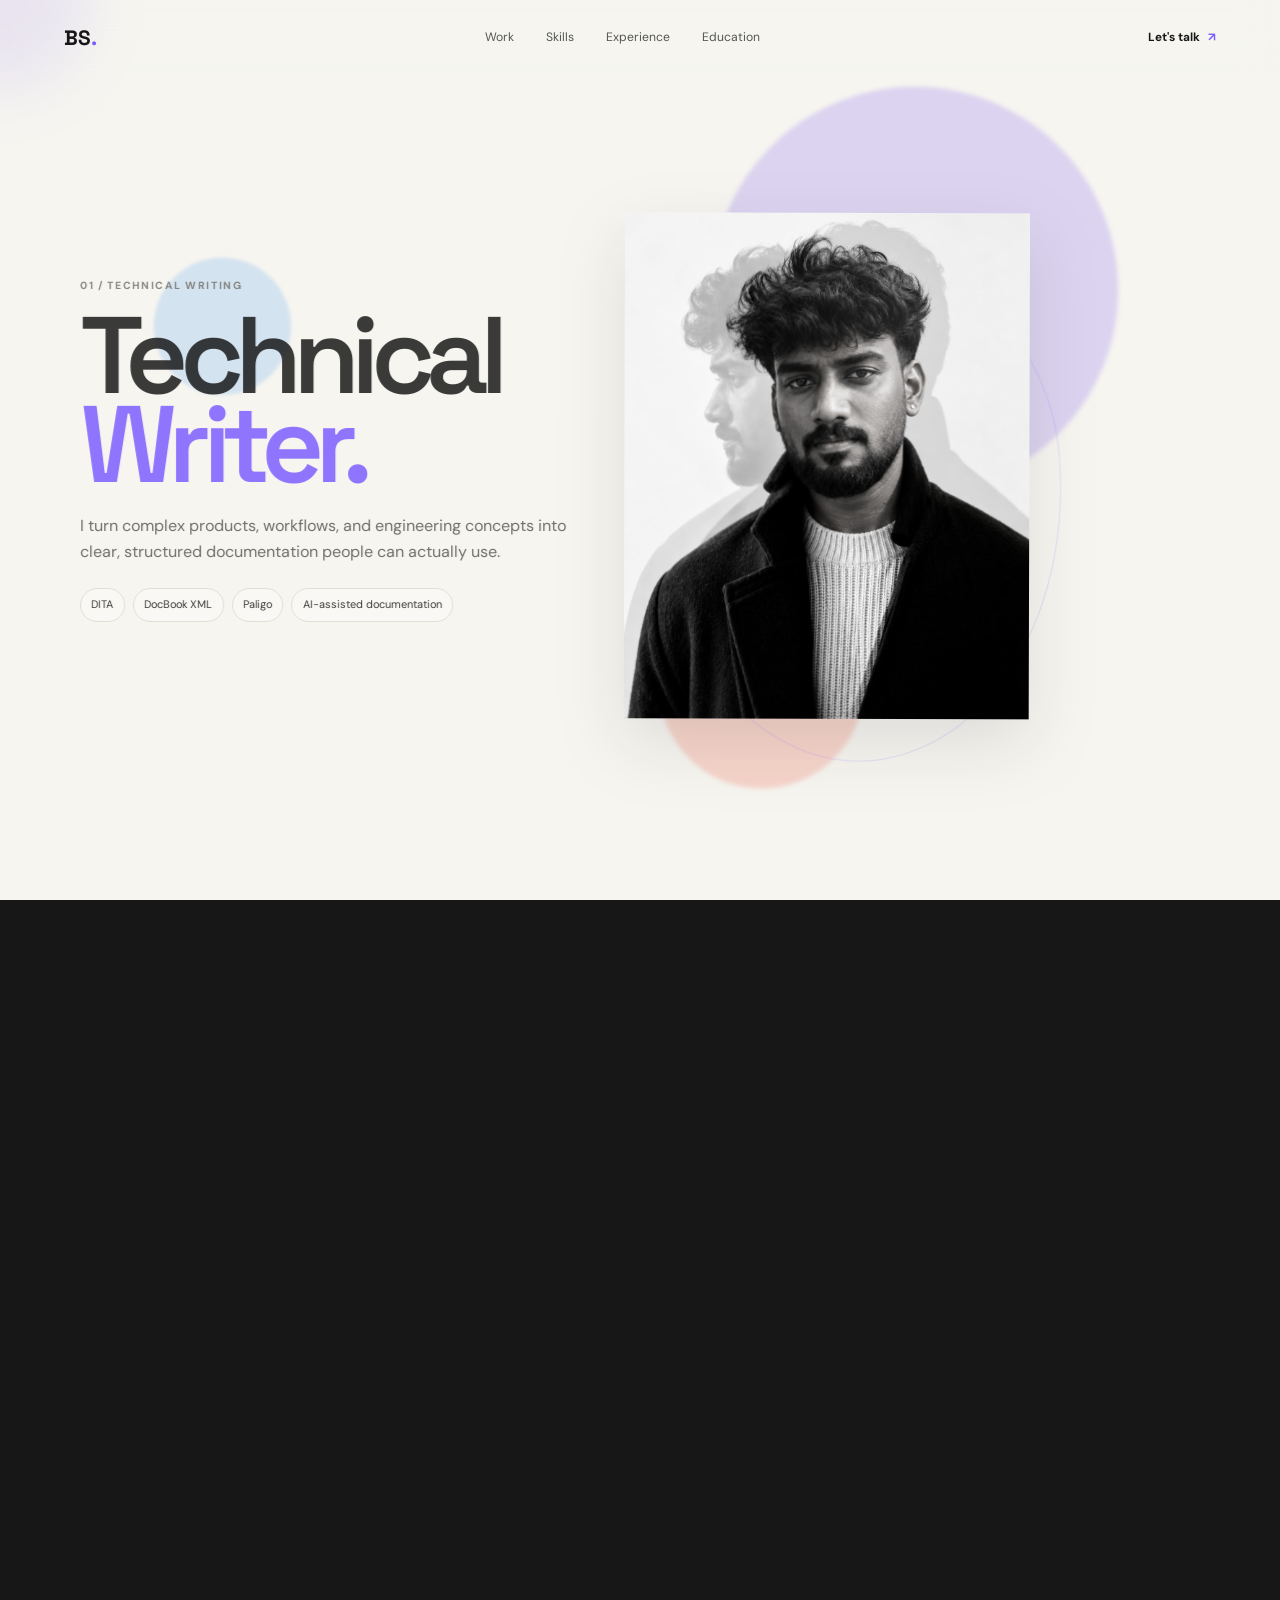
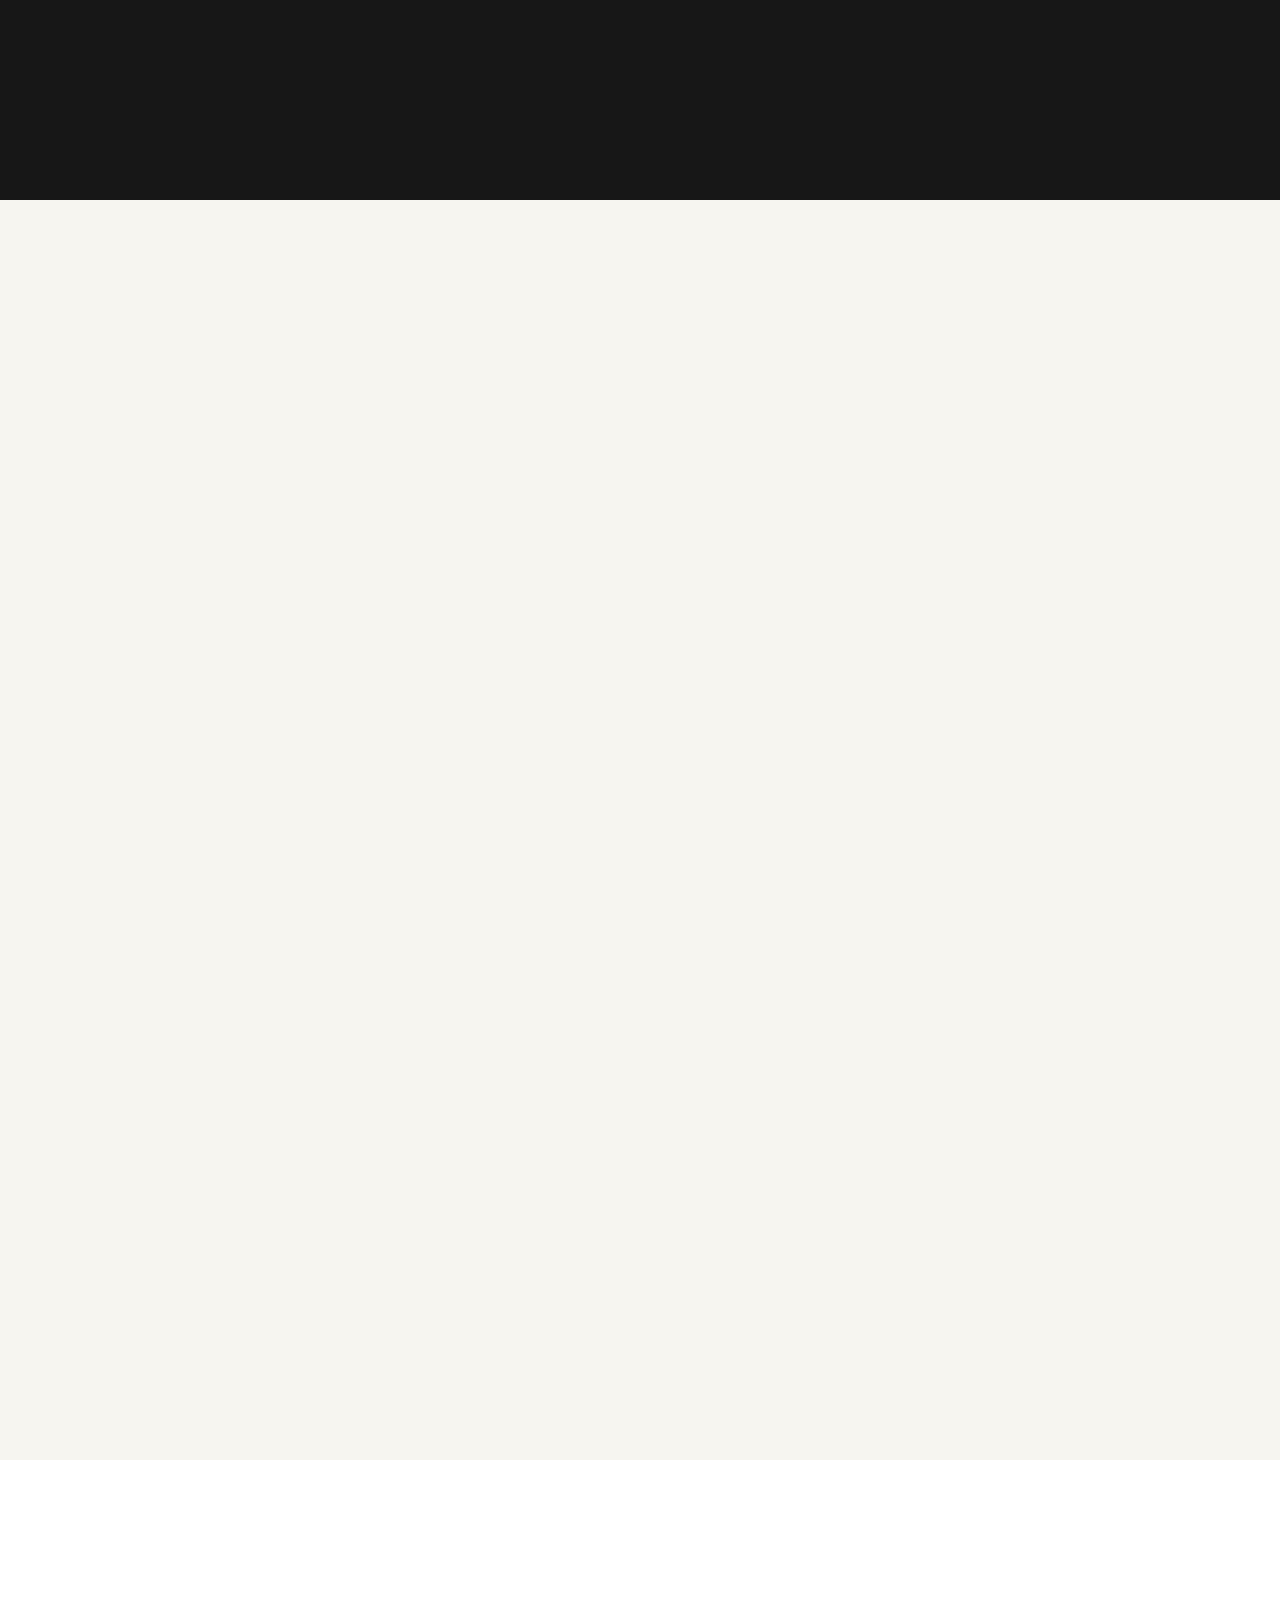
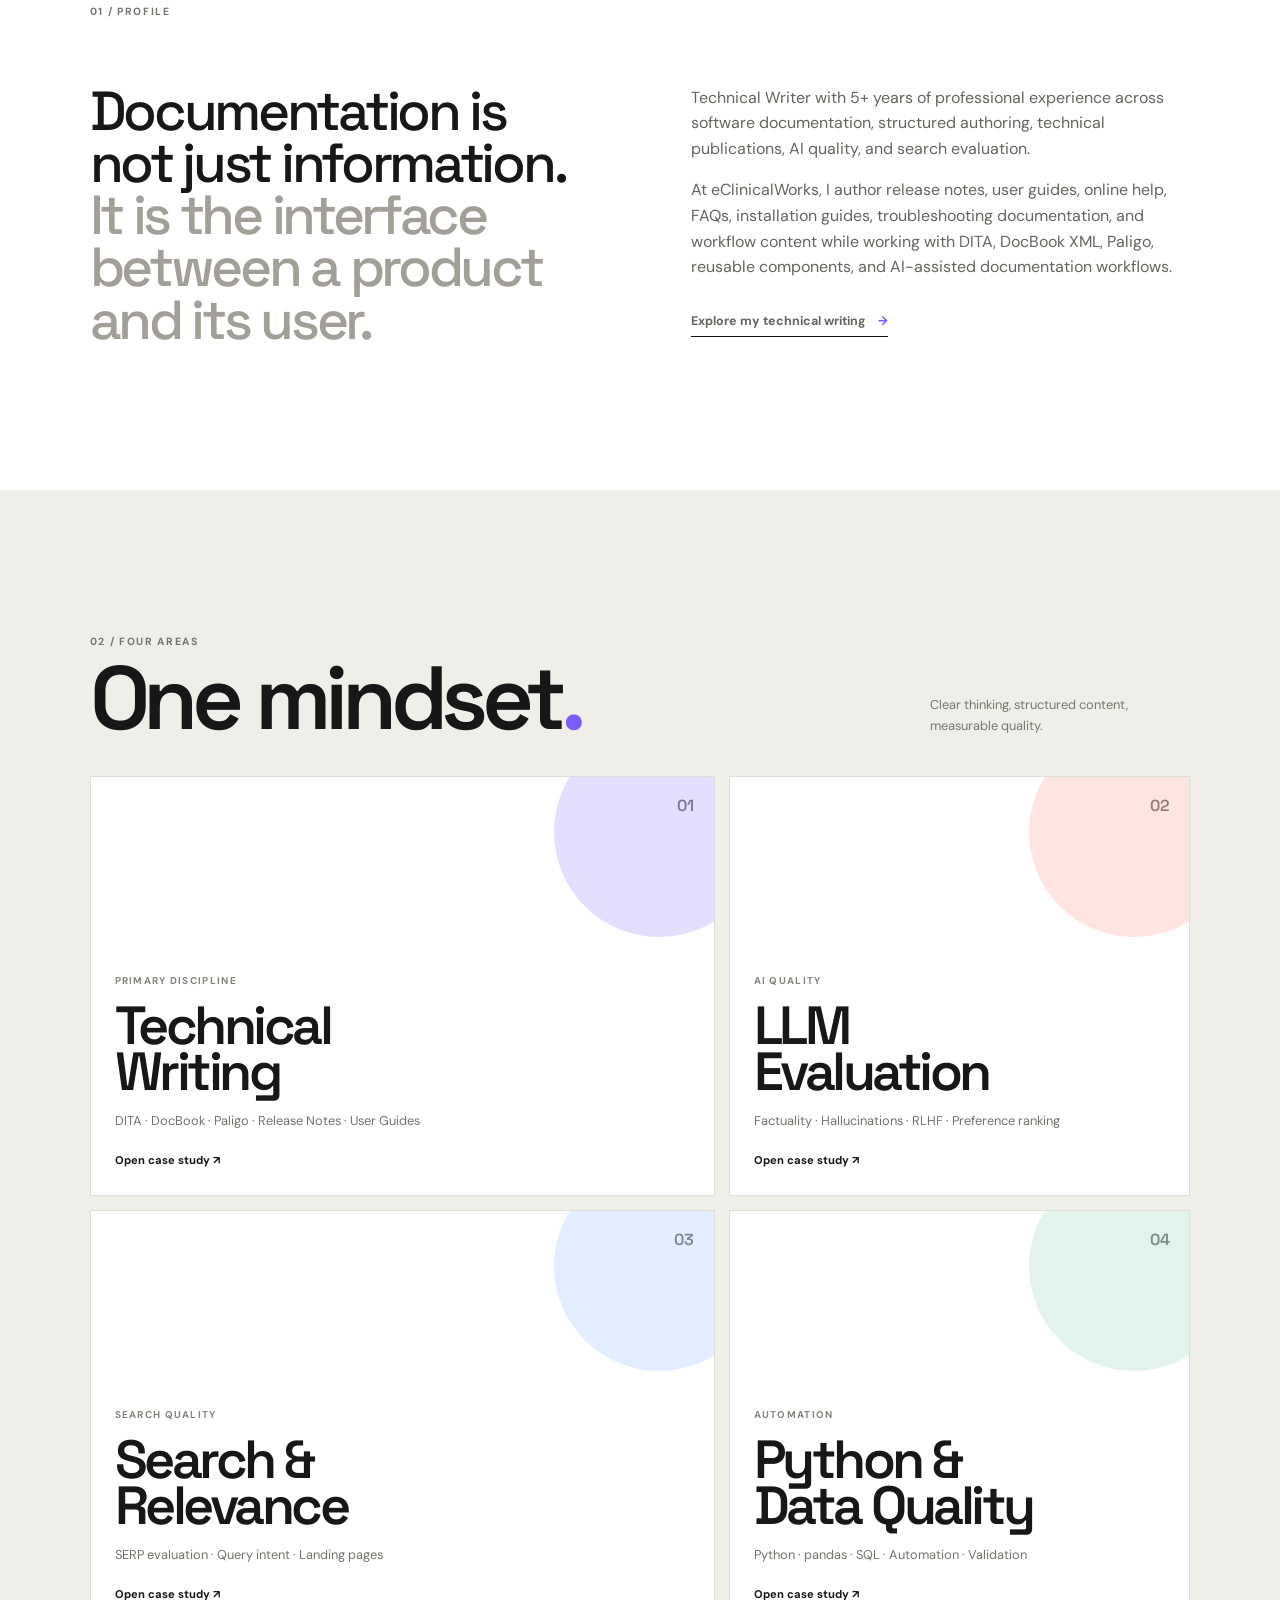
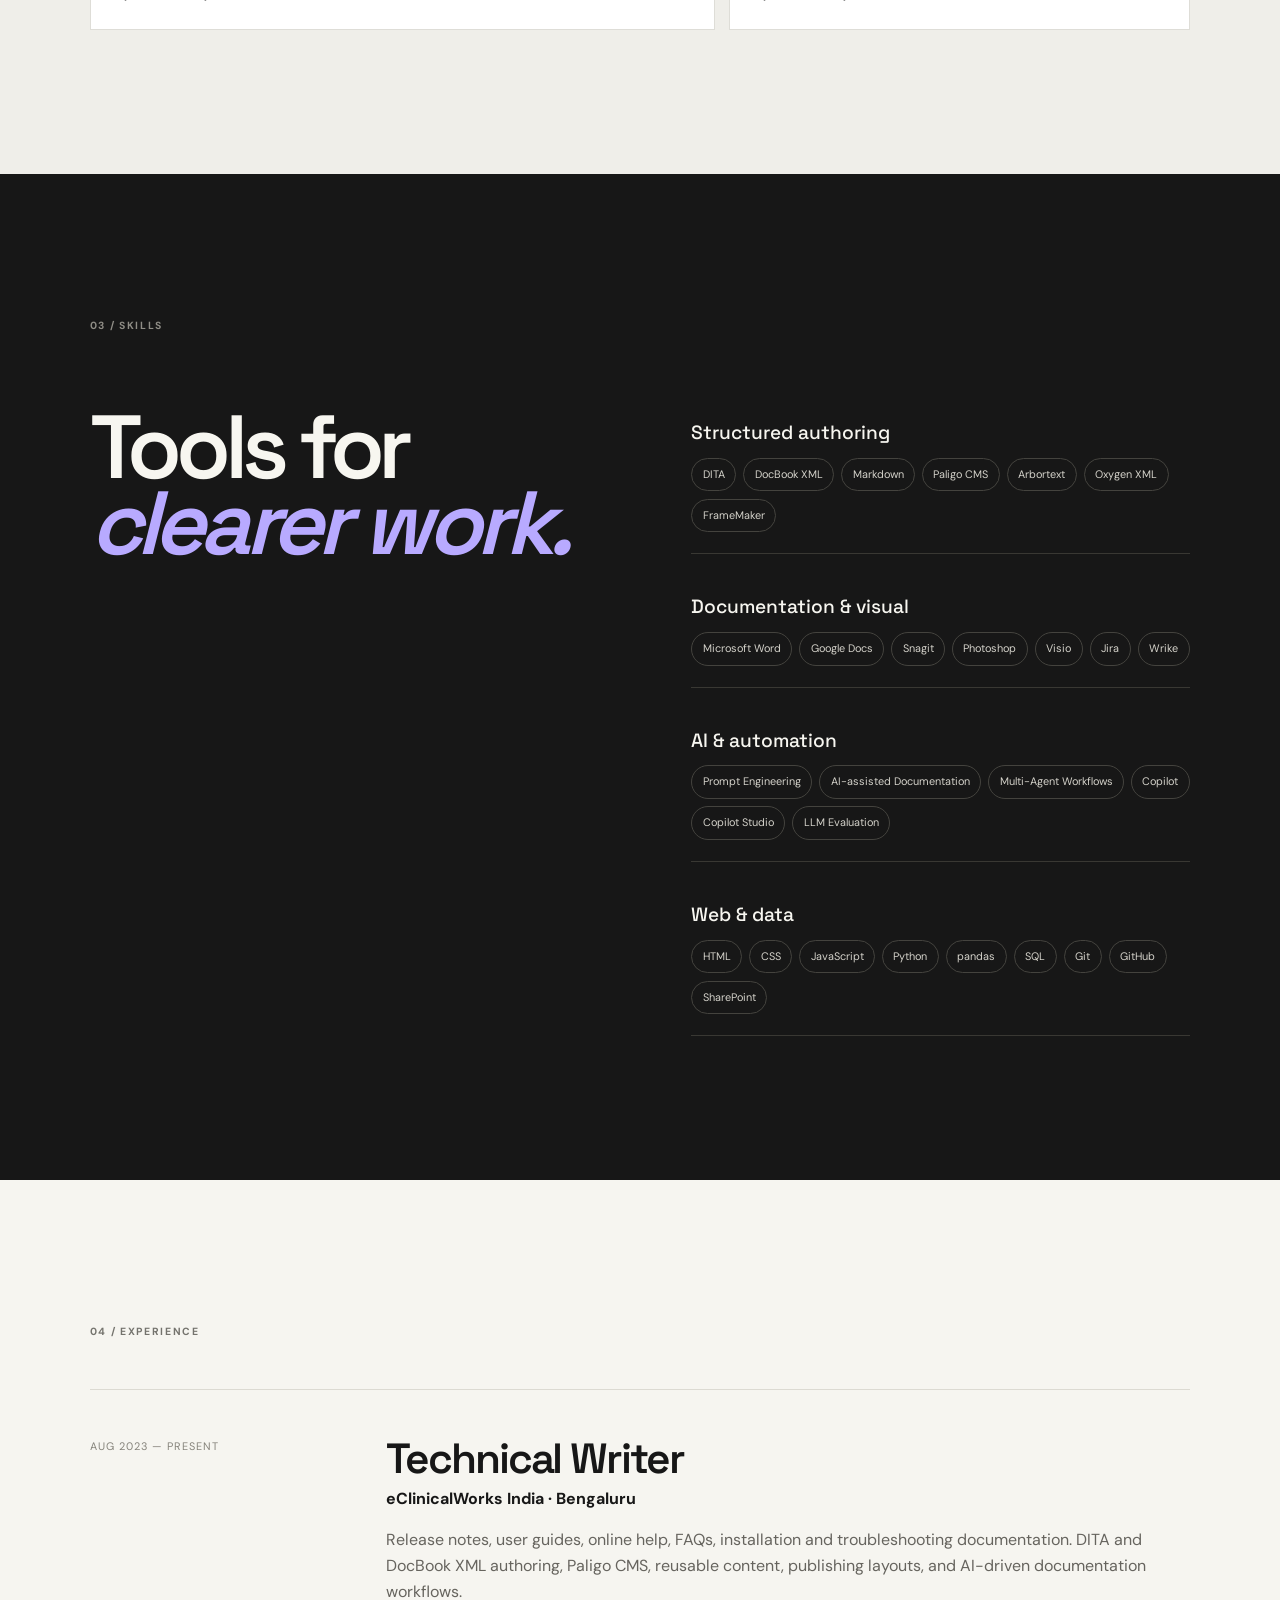
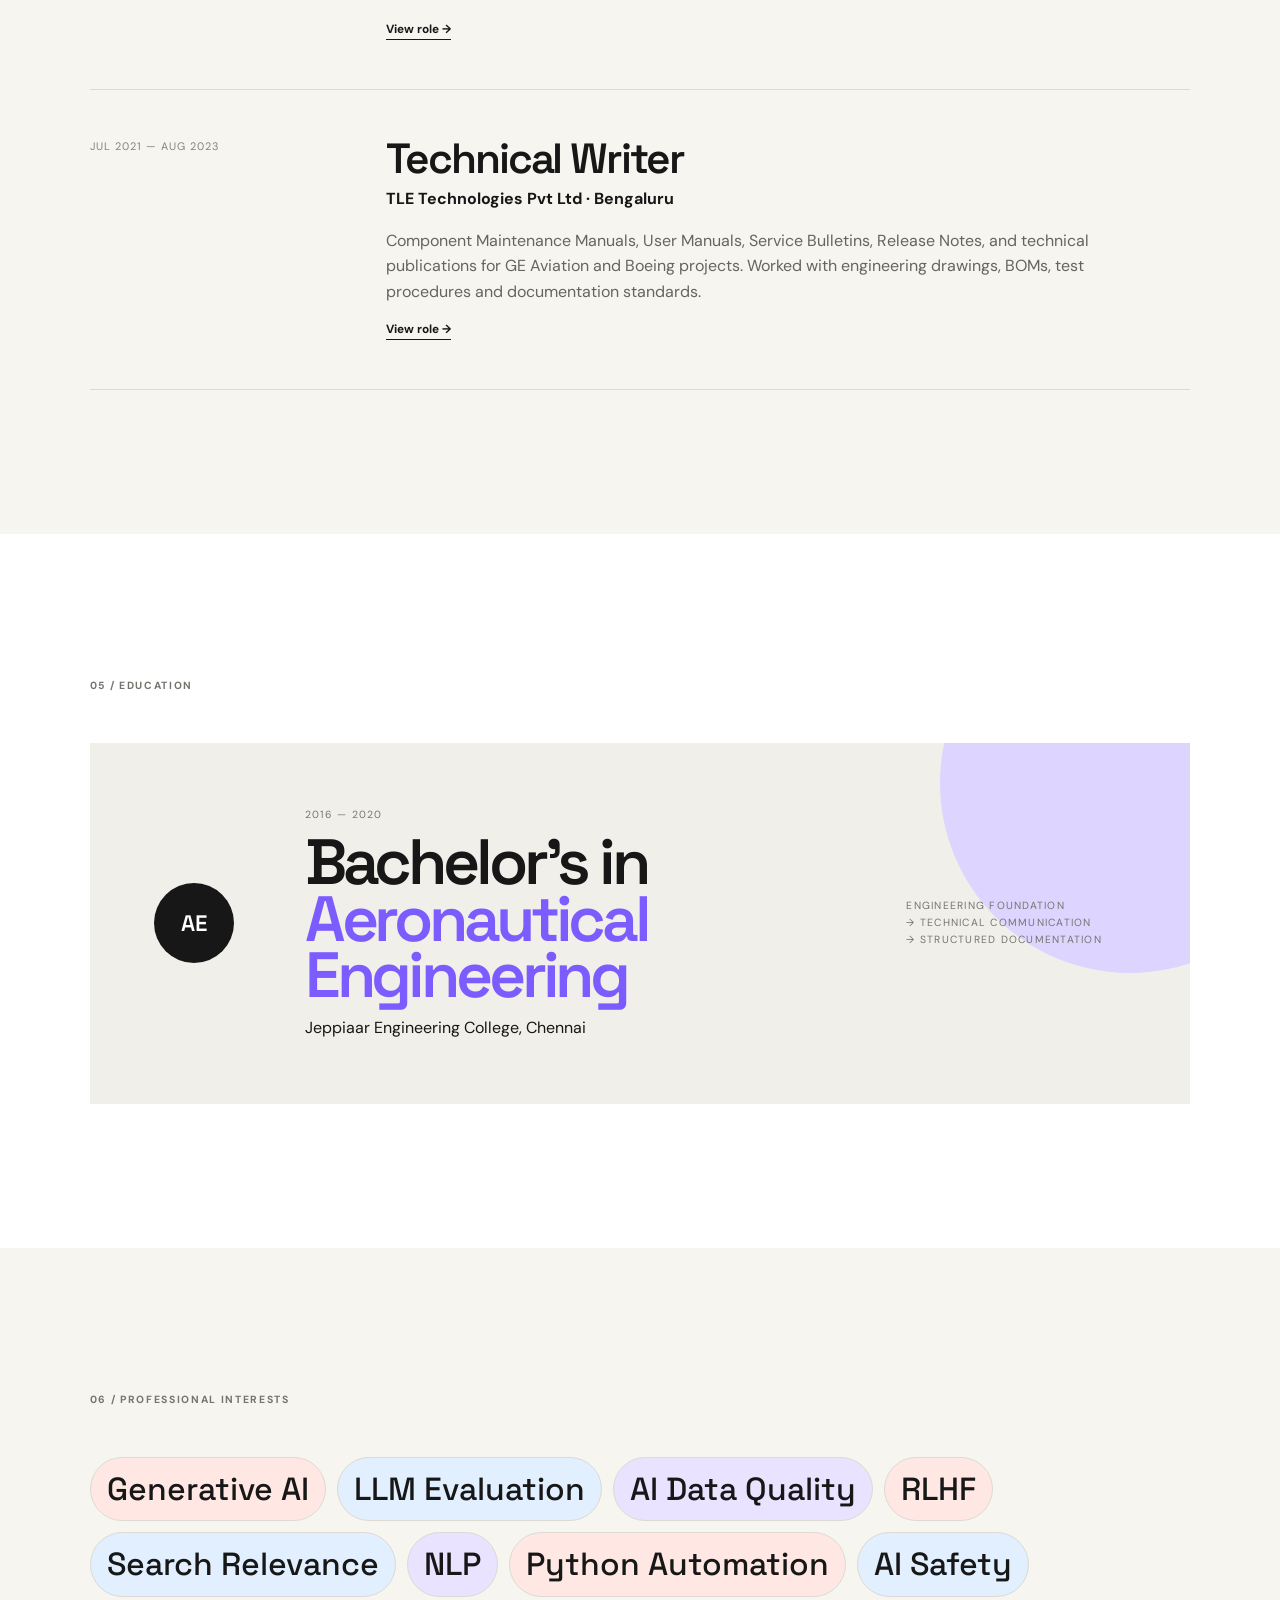
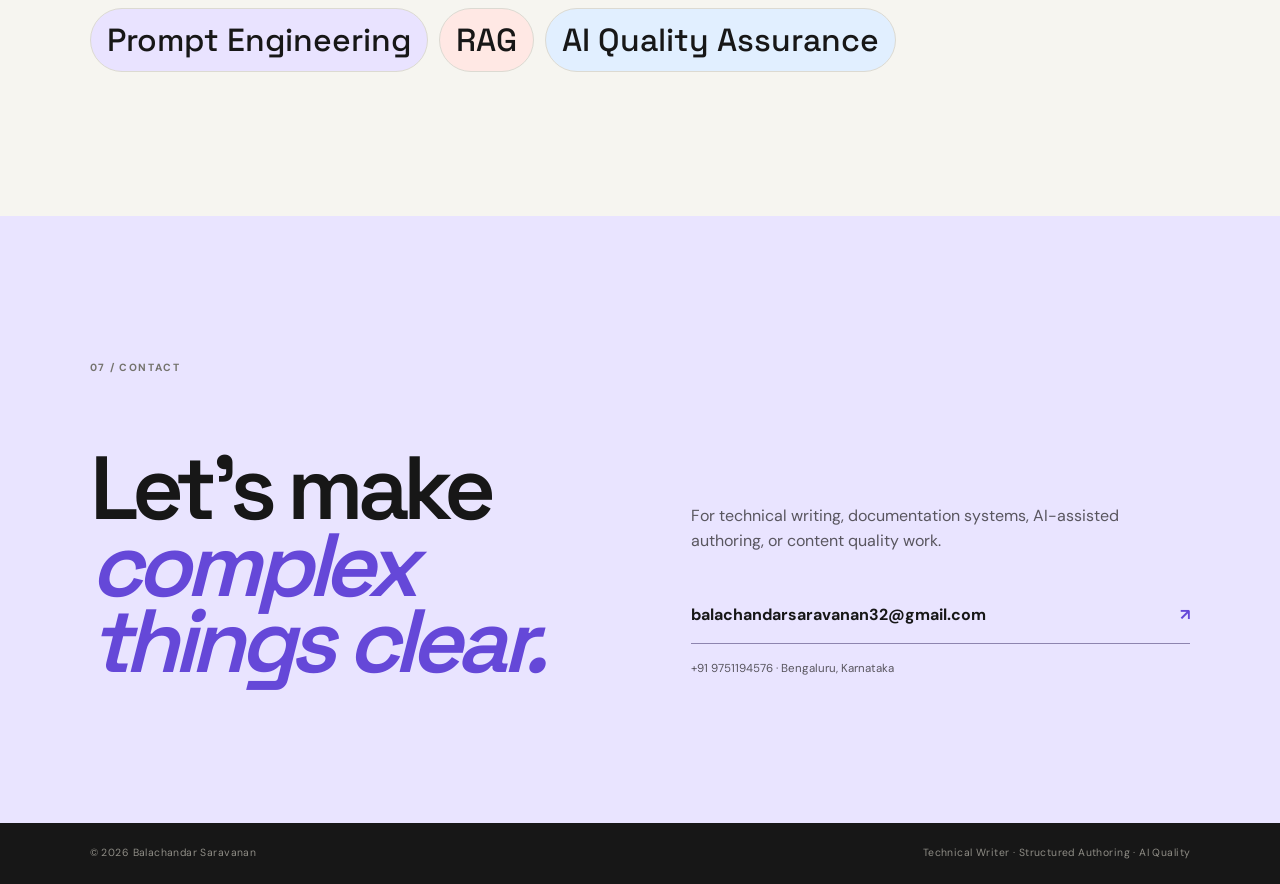
==== index.html @ d01f5681 "Add files via upload" ====
<!doctype html>
<html lang="en">
<head>
<meta charset="utf-8">
<meta name="viewport" content="width=device-width,initial-scale=1">
<meta name="description" content="Balachandar Saravanan — Technical Writer, Structured Authoring Specialist and AI Quality professional.">
<title>Balachandar Saravanan — Technical Writer</title>
<link rel="preconnect" href="https://fonts.googleapis.com">
<link rel="preconnect" href="https://fonts.gstatic.com" crossorigin>
<link href="https://fonts.googleapis.com/css2?family=DM+Sans:wght@400;500;600;700&family=Space+Grotesk:wght@400;500;600;700&display=swap" rel="stylesheet">
<link rel="stylesheet" href="css/style.css">
</head>
<body>
<div class="cursor-glow" aria-hidden="true"></div>
<div class="page-wipe" aria-hidden="true"></div>

<header class="nav">
  <a class="wordmark" href="#home">BS<span>.</span></a>
  <nav>
    <a href="#work">Work</a><a href="#skills">Skills</a><a href="#experience">Experience</a><a href="#education">Education</a>
  </nav>
  <a class="nav-contact" href="#contact">Let's talk <span>↗</span></a>
</header>

<main>
<section class="morph-hero" id="home">
  <div class="morph-sticky">
    <div class="color-blob blob-a"></div><div class="color-blob blob-b"></div><div class="color-blob blob-c"></div>
    <div class="hero-name" id="heroName">
      <p class="eyebrow">PORTFOLIO · BENGALURU</p>
      <h1>Balachandar<br><em>Saravanan.</em></h1>
      <p class="name-sub">Technical Writer · Structured Authoring · AI Quality</p>
    </div>
    <div class="hero-role" id="heroRole">
      <p class="eyebrow">01 / TECHNICAL WRITING</p>
      <h2>Technical<br><em>Writer.</em></h2>
      <p class="hero-lead">I turn complex products, workflows, and engineering concepts into clear, structured documentation people can actually use.</p>
      <div class="hero-tags"><span>DITA</span><span>DocBook XML</span><span>Paligo</span><span>AI-assisted documentation</span></div>
    </div>
    <div class="portrait-morph" id="portraitMorph">
      <img src="images/hero.png" alt="Balachandar Saravanan">
      <div class="portrait-label"><span>TECHNICAL WRITING</span><b>01</b></div>
    </div>
    <div class="morph-object morph-doc" id="morphDoc">
      <div class="doc-top"><span>DOCUMENTATION</span><span>DITA / XML</span></div>
      <div class="doc-title">From complexity<br><strong>to clarity.</strong></div>
      <div class="doc-lines"><i></i><i></i><i class="short"></i><i></i><i class="mid"></i></div>
      <div class="doc-foot">release notes · user guides · FAQs · troubleshooting</div>
    </div>
    <div class="scroll-hint"><span>Scroll to transform</span><i></i></div>
  </div>
</section>

<section class="intro-section section" id="about">
  <div class="section-kicker">01 / Profile</div>
  <div class="intro-grid">
    <div><p class="display-quote">Documentation is not just information. <span>It is the interface between a product and its user.</span></p></div>
    <div class="body-copy">
      <p>Technical Writer with 5+ years of professional experience across software documentation, structured authoring, technical publications, AI quality, and search evaluation.</p>
      <p>At eClinicalWorks, I author release notes, user guides, online help, FAQs, installation guides, troubleshooting documentation, and workflow content while working with DITA, DocBook XML, Paligo, reusable components, and AI-assisted documentation workflows.</p>
      <a class="text-link" href="pages/technical-writing.html">Explore my technical writing <span>→</span></a>
    </div>
  </div>
</section>

<section class="work section" id="work">
  <div class="section-head"><div><div class="section-kicker">02 / Four areas</div><h2>One mindset<span>.</span></h2></div><p>Clear thinking, structured content, measurable quality.</p></div>
  <div class="work-grid">
    <a class="work-card featured" href="pages/technical-writing.html" data-transition>
      <div class="card-index">01</div><div class="card-accent accent-violet"></div>
      <div class="card-content"><small>PRIMARY DISCIPLINE</small><h3>Technical<br>Writing</h3><p>DITA · DocBook · Paligo · Release Notes · User Guides</p><span>Open case study ↗</span></div>
    </a>
    <a class="work-card" href="pages/llm-evaluation.html" data-transition>
      <div class="card-index">02</div><div class="card-accent accent-coral"></div>
      <div class="card-content"><small>AI QUALITY</small><h3>LLM<br>Evaluation</h3><p>Factuality · Hallucinations · RLHF · Preference ranking</p><span>Open case study ↗</span></div>
    </a>
    <a class="work-card" href="pages/search-relevance.html" data-transition>
      <div class="card-index">03</div><div class="card-accent accent-blue"></div>
      <div class="card-content"><small>SEARCH QUALITY</small><h3>Search &<br>Relevance</h3><p>SERP evaluation · Query intent · Landing pages</p><span>Open case study ↗</span></div>
    </a>
    <a class="work-card" href="pages/python-data.html" data-transition>
      <div class="card-index">04</div><div class="card-accent accent-green"></div>
      <div class="card-content"><small>AUTOMATION</small><h3>Python &<br>Data Quality</h3><p>Python · pandas · SQL · Automation · Validation</p><span>Open case study ↗</span></div>
    </a>
  </div>
</section>

<section class="skills section" id="skills">
  <div class="section-kicker">03 / Skills</div>
  <div class="skills-layout">
    <h2>Tools for<br><em>clearer work.</em></h2>
    <div class="skill-groups">
      <div class="skill-group"><h3>Structured authoring</h3><div><span>DITA</span><span>DocBook XML</span><span>Markdown</span><span>Paligo CMS</span><span>Arbortext</span><span>Oxygen XML</span><span>FrameMaker</span></div></div>
      <div class="skill-group"><h3>Documentation & visual</h3><div><span>Microsoft Word</span><span>Google Docs</span><span>Snagit</span><span>Photoshop</span><span>Visio</span><span>Jira</span><span>Wrike</span></div></div>
      <div class="skill-group"><h3>AI & automation</h3><div><span>Prompt Engineering</span><span>AI-assisted Documentation</span><span>Multi-Agent Workflows</span><span>Copilot</span><span>Copilot Studio</span><span>LLM Evaluation</span></div></div>
      <div class="skill-group"><h3>Web & data</h3><div><span>HTML</span><span>CSS</span><span>JavaScript</span><span>Python</span><span>pandas</span><span>SQL</span><span>Git</span><span>GitHub</span><span>SharePoint</span></div></div>
    </div>
  </div>
</section>

<section class="experience section" id="experience">
  <div class="section-kicker">04 / Experience</div>
  <div class="experience-list">
    <article class="exp-row"><div class="exp-year">Aug 2023 — Present</div><div><h3>Technical Writer</h3><p class="company">eClinicalWorks India · Bengaluru</p><p>Release notes, user guides, online help, FAQs, installation and troubleshooting documentation. DITA and DocBook XML authoring, Paligo CMS, reusable content, publishing layouts, and AI-driven documentation workflows.</p><a href="pages/technical-writing.html">View role →</a></div></article>
    <article class="exp-row"><div class="exp-year">Jul 2021 — Aug 2023</div><div><h3>Technical Writer</h3><p class="company">TLE Technologies Pvt Ltd · Bengaluru</p><p>Component Maintenance Manuals, User Manuals, Service Bulletins, Release Notes, and technical publications for GE Aviation and Boeing projects. Worked with engineering drawings, BOMs, test procedures and documentation standards.</p><a href="pages/technical-writing.html">View role →</a></div></article>
  </div>
</section>

<section class="education section" id="education">
  <div class="section-kicker">05 / Education</div>
  <div class="education-card">
    <div class="edu-mark">AE</div>
    <div><p class="edu-year">2016 — 2020</p><h2>Bachelor's in<br><em>Aeronautical Engineering</em></h2><p>Jeppiaar Engineering College, Chennai</p></div>
    <div class="edu-note">Engineering foundation<br>→ technical communication<br>→ structured documentation</div>
  </div>
</section>

<section class="interests section">
  <div class="section-kicker">06 / Professional interests</div>
  <div class="interest-cloud"><span>Generative AI</span><span>LLM Evaluation</span><span>AI Data Quality</span><span>RLHF</span><span>Search Relevance</span><span>NLP</span><span>Python Automation</span><span>AI Safety</span><span>Prompt Engineering</span><span>RAG</span><span>AI Quality Assurance</span></div>
</section>

<section class="contact section" id="contact">
  <div class="section-kicker">07 / Contact</div>
  <div class="contact-grid"><h2>Let's make<br><em>complex things clear.</em></h2><div><p>For technical writing, documentation systems, AI-assisted authoring, or content quality work.</p><a class="contact-button" href="mailto:balachandarsaravanan32@gmail.com">balachandarsaravanan32@gmail.com <span>↗</span></a><p class="phone">+91 9751194576 · Bengaluru, Karnataka</p></div></div>
</section>
</main>
<footer><span>© 2026 Balachandar Saravanan</span><span>Technical Writer · Structured Authoring · AI Quality</span></footer>
<script src="js/script.js"></script>
</body>
</html>
---- css/style.css ----
:root{--bg:#f6f5f0;--ink:#171717;--muted:#77766f;--line:#dcdad2;--violet:#7c5cff;--coral:#ff6b5f;--blue:#4c8dff;--green:#4abf8a;--ease:cubic-bezier(.16,1,.3,1)}
*{box-sizing:border-box;margin:0;padding:0}html{scroll-behavior:smooth;background:var(--bg)}body{overflow-x:hidden;background:var(--bg);color:var(--ink);font-family:"DM Sans",sans-serif;line-height:1.6}a{color:inherit;text-decoration:none}::selection{background:var(--ink);color:#fff}.nav{position:fixed;z-index:50;top:0;left:0;right:0;height:76px;padding:0 5vw;display:flex;align-items:center;justify-content:space-between;background:rgba(246,245,240,.72);backdrop-filter:blur(18px);border-bottom:1px solid transparent;transition:.5s var(--ease)}.nav.scrolled{border-color:var(--line)}.wordmark{font:700 1.3rem "Space Grotesk"}.wordmark span,.section-head h2 span{color:var(--violet)}.nav nav{display:flex;gap:2rem;font-size:.76rem;color:#555}.nav nav a{position:relative}.nav nav a:after{content:"";position:absolute;left:0;right:100%;bottom:-5px;height:2px;background:var(--violet);transition:.35s var(--ease)}.nav nav a:hover:after{right:0}.nav-contact{font-size:.74rem;font-weight:700}.nav-contact span{color:var(--violet);margin-left:.3rem}.morph-hero{height:340vh;position:relative}.morph-sticky{position:sticky;top:0;height:100svh;min-height:680px;overflow:hidden;background:var(--bg)}
.hero-name{position:absolute;z-index:6;left:50%;top:45%;width:min(1100px,90vw);text-align:center;transform:translate(-50%,-50%);will-change:transform,opacity,filter}.hero-name h1{font:600 clamp(4.5rem,10.5vw,11rem)/.82 "Space Grotesk";letter-spacing:-.085em;margin:.9rem 0 1.3rem}.hero-name h1 em{font-style:normal;color:var(--violet)}.name-sub{font-size:.75rem;letter-spacing:.12em;text-transform:uppercase;color:#77756f}.eyebrow,.section-kicker{font-size:.65rem;letter-spacing:.16em;text-transform:uppercase;font-weight:700;color:#74736d}
.hero-role{position:absolute;z-index:6;left:7vw;top:50%;width:min(600px,43vw);transform:translateY(-50%) translateX(-5vw);opacity:0;will-change:transform,opacity}.hero-role h2{font:600 clamp(4.5rem,8.5vw,9rem)/.82 "Space Grotesk";letter-spacing:-.08em;margin:1rem 0 1.5rem}.hero-role h2 em{font-style:normal;color:var(--violet)}.hero-lead{max-width:520px;font-size:1rem;color:#575650}.hero-tags{display:flex;flex-wrap:wrap;gap:.5rem;margin-top:1.5rem}.hero-tags span{padding:.45rem .65rem;border:1px solid var(--line);border-radius:999px;font-size:.68rem;background:rgba(255,255,255,.38)}
.portrait-morph{position:absolute;z-index:4;top:54%;left:50%;width:min(560px,44vw);aspect-ratio:1122/1402;transform:translate(-50%,-50%) rotate(1deg);transform-origin:center;overflow:visible;filter:drop-shadow(0 35px 45px rgba(20,20,20,.13));will-change:transform,width,height,left,top,border-radius,filter}.portrait-morph:before{content:"";position:absolute;inset:7% -7% -7% 7%;border:1px solid rgba(124,92,255,.28);border-radius:44% 56% 52% 48% / 46% 44% 56% 54%;z-index:-1;transform:rotate(-3deg);transition:opacity .8s var(--ease),transform .9s var(--ease);}.portrait-morph:after{content:"";position:absolute;inset:0;pointer-events:none;background:radial-gradient(circle at 68% 18%,rgba(255,255,255,.28),transparent 34%);opacity:.45;mix-blend-mode:screen}.portrait-morph img{width:100%;height:100%;object-fit:contain;object-position:center center;display:block;filter:none}.portrait-label{display:none}
.morph-sticky.morphing .portrait-morph:before{opacity:.55;transform:rotate(-6deg) scale(1.03)}
.morph-sticky.morphing .portrait-morph{filter:drop-shadow(0 26px 42px rgba(20,20,20,.10))}
.morph-sticky.morphing .hero-role{mix-blend-mode:normal}
.color-blob{position:absolute;border-radius:50%;filter:blur(2px);opacity:.72;mix-blend-mode:multiply;will-change:transform}.blob-a{width:28vw;height:28vw;background:#d9ceff;right:8%;top:8%}.blob-b{width:16vw;height:16vw;background:#ffd0c8;left:45%;bottom:7%}.blob-c{width:12vw;height:12vw;background:#cfe6ff;left:7%;top:25%}.morph-object{position:absolute;z-index:3;opacity:0;pointer-events:none}.morph-doc{width:min(480px,42vw);padding:2rem;border:1px solid rgba(23,23,23,.12);background:#fff;box-shadow:0 30px 80px rgba(20,20,20,.12);transform:translate(18vw,10vh) rotate(7deg) scale(.78);will-change:transform,opacity}.doc-top,.doc-foot{display:flex;justify-content:space-between;font-size:.58rem;letter-spacing:.14em;color:#8b8982}.doc-title{font:600 clamp(2.2rem,4vw,4.5rem)/.9 "Space Grotesk";letter-spacing:-.06em;margin:2rem 0}.doc-title strong{color:var(--violet)}.doc-lines{display:grid;gap:.55rem}.doc-lines i{display:block;height:7px;background:#deddd7;border-radius:9px}.doc-lines i.short{width:45%}.doc-lines i.mid{width:72%}.doc-foot{margin-top:2rem;color:#aaa}.scroll-hint{position:absolute;z-index:7;bottom:2rem;left:50%;transform:translateX(-50%);display:flex;flex-direction:column;align-items:center;gap:.6rem;font-size:.6rem;letter-spacing:.14em;text-transform:uppercase;color:#777;transition:opacity .4s var(--ease)}.scroll-hint i{height:45px;width:1px;background:linear-gradient(var(--violet),transparent);animation:scrollPulse 1.8s infinite}@keyframes scrollPulse{50%{transform:scaleY(.35);opacity:.35}}
.section{padding:9rem 7vw}.intro-section{background:#fff}.intro-grid,.skills-layout,.contact-grid{display:grid;grid-template-columns:1fr 1fr;gap:8vw;margin-top:4rem}.display-quote{font:500 clamp(2.3rem,4.3vw,5rem)/.95 "Space Grotesk";letter-spacing:-.06em;max-width:760px}.display-quote span{color:#a19f97}.body-copy{max-width:560px;color:#65645e}.body-copy p+p{margin-top:1rem}.text-link{display:inline-flex;margin-top:2rem;border-bottom:1px solid var(--ink);padding-bottom:.25rem;font-weight:700;font-size:.78rem}.text-link span{margin-left:.8rem;color:var(--violet)}.work{background:#efeee9}.section-head{display:flex;align-items:end;justify-content:space-between;margin-bottom:2.5rem}.section-head h2,.skills h2,.contact h2{font:600 clamp(3.3rem,7vw,7rem)/.85 "Space Grotesk";letter-spacing:-.07em;margin-top:.6rem}.section-head>p{max-width:260px;color:var(--muted);font-size:.8rem}.work-grid{display:grid;grid-template-columns:1.15fr .85fr;gap:14px}.work-card{position:relative;min-height:420px;overflow:hidden;background:#fff;border:1px solid #deddd7;padding:1.5rem;display:flex;align-items:flex-end;transition:transform .7s var(--ease),box-shadow .7s var(--ease)}.work-card:nth-child(2){min-height:320px}.work-card:nth-child(3){min-height:320px}.work-card:nth-child(4){min-height:420px}.work-card:hover{transform:translateY(-10px);box-shadow:0 30px 60px rgba(0,0,0,.1)}.card-index{position:absolute;right:1.2rem;top:1.1rem;font:600 1rem "Space Grotesk"}.card-accent{position:absolute;width:210px;height:210px;border-radius:50%;right:-50px;top:-50px;opacity:.55;transition:transform .8s var(--ease)}.work-card:hover .card-accent{transform:scale(1.25) translate(-8px,8px)}.accent-violet{background:#cfc4ff}.accent-coral{background:#ffd0ca}.accent-blue{background:#cbe0ff}.accent-green{background:#c9eadb}.card-content{position:relative;z-index:2}.card-content small{font-size:.62rem;font-weight:700;letter-spacing:.13em;color:#85837b}.card-content h3{font:600 clamp(2.4rem,4.2vw,5rem)/.85 "Space Grotesk";letter-spacing:-.065em;margin:.7rem 0 1rem}.card-content p{max-width:430px;color:#74726b;font-size:.8rem}.card-content span{display:inline-block;margin-top:1.3rem;font-size:.7rem;font-weight:700}.skills{background:#171717;color:#f7f6f0}.skills .section-kicker{color:#8f8d86}.skills h2 em{color:#b8aaff}.skill-groups{display:grid;gap:1.2rem}.skill-group{padding:1.3rem 0;border-bottom:1px solid #393833}.skill-group h3{font:500 1.2rem "Space Grotesk";margin-bottom:.8rem}.skill-group div{display:flex;flex-wrap:wrap;gap:.45rem}.skill-group span{font-size:.68rem;color:#d4d2ca;border:1px solid #44433e;padding:.45rem .65rem;border-radius:999px}.experience{background:#f6f5f0}.experience-list{margin-top:3rem;border-top:1px solid var(--line)}.exp-row{display:grid;grid-template-columns:220px 1fr;gap:6vw;padding:3rem 0;border-bottom:1px solid var(--line)}.exp-year{font-size:.68rem;color:#85837b;letter-spacing:.1em;text-transform:uppercase}.exp-row h3{font:600 clamp(2rem,3.3vw,3.5rem)/.95 "Space Grotesk";letter-spacing:-.05em}.company{font-weight:700;margin:.5rem 0 1rem}.exp-row p:not(.company){max-width:760px;color:#66645e}.exp-row a{display:inline-block;margin-top:1rem;font-size:.74rem;font-weight:700;border-bottom:1px solid var(--ink)}.education{background:#fff}.education-card{margin-top:3rem;padding:4rem;background:#f1efe9;display:grid;grid-template-columns:100px 1fr 220px;align-items:center;gap:4vw;position:relative;overflow:hidden}.education-card:after{content:"";position:absolute;width:380px;height:380px;border-radius:50%;background:#ddd4ff;right:-130px;top:-150px}.edu-mark{position:relative;z-index:1;width:80px;height:80px;border-radius:50%;display:grid;place-items:center;background:#171717;color:#fff;font:600 1.4rem "Space Grotesk"}.edu-year,.edu-note{font-size:.65rem;letter-spacing:.12em;text-transform:uppercase;color:#77756e}.education-card h2{position:relative;z-index:1;font:600 clamp(2.7rem,5vw,5.5rem)/.88 "Space Grotesk";letter-spacing:-.065em;margin:.7rem 0}.education-card h2 em{font-style:normal;color:var(--violet)}.education-card>div:last-child{position:relative;z-index:1}.interest-cloud{display:flex;flex-wrap:wrap;gap:.7rem;margin-top:3rem;max-width:1000px}.interest-cloud span{font:500 clamp(1.2rem,2.5vw,2.2rem) "Space Grotesk";padding:.7rem 1rem;border:1px solid var(--line);border-radius:999px;transition:.45s var(--ease)}.interest-cloud span:nth-child(3n){background:#e9e3ff}.interest-cloud span:nth-child(3n+1){background:#ffe8e4}.interest-cloud span:nth-child(3n+2){background:#e1efff}.interest-cloud span:hover{transform:translateY(-6px) rotate(-1deg)}.contact{background:#e9e4ff}.contact-grid{align-items:end}.contact-grid h2 em{color:#6548d8}.contact-grid>div p{max-width:500px;color:#59565f}.contact-button{display:flex;justify-content:space-between;gap:2rem;margin-top:2rem;padding:1rem 0;border-bottom:1px solid #8d84af;font-weight:700}.contact-button span{color:#6548d8}.phone{font-size:.72rem;margin-top:1rem}footer{display:flex;justify-content:space-between;padding:1.4rem 7vw;background:#171717;color:#8f8d86;font-size:.65rem;letter-spacing:.04em}.cursor-glow{position:fixed;z-index:100;width:180px;height:180px;border-radius:50%;background:rgba(124,92,255,.1);filter:blur(30px);pointer-events:none;transform:translate(-50%,-50%);mix-blend-mode:multiply}.page-wipe{position:fixed;z-index:200;inset:0;background:var(--ink);transform:translateY(100%);pointer-events:none}.page-wipe.play{animation:wipe .8s var(--ease) both}@keyframes wipe{0%{transform:translateY(100%)}45%{transform:translateY(0)}55%{transform:translateY(0)}100%{transform:translateY(-100%)}}.reveal{opacity:0;transform:translateY(40px);transition:opacity 1s var(--ease),transform 1s var(--ease)}.reveal.visible{opacity:1;transform:none}@media(max-width:900px){.nav nav{display:none}.morph-hero{height:250vh}.hero-name{top:40%;width:92vw}.hero-name h1{font-size:clamp(3.6rem,16vw,7rem)}.hero-role{left:7vw;top:42%;width:82vw}.hero-role h2{font-size:clamp(4rem,16vw,7rem)}.portrait-morph{left:72%;top:60%;width:46vw}.morph-doc{width:75vw}.intro-grid,.skills-layout,.contact-grid{grid-template-columns:1fr;gap:3rem}.work-grid{grid-template-columns:1fr}.work-card,.work-card:nth-child(2),.work-card:nth-child(3),.work-card:nth-child(4){min-height:360px}.exp-row{grid-template-columns:1fr;gap:1rem}.education-card{grid-template-columns:1fr;padding:2.5rem}.edu-mark{width:65px;height:65px}.education-card:after{right:-180px}.section{padding:7rem 7vw}}@media(max-width:560px){.nav{height:64px}.nav-contact{font-size:.65rem}.hero-lead{font-size:.9rem}.hero-tags span{font-size:.58rem}.portrait-morph{width:52vw;left:70%;top:58%}.hero-name{top:36%}.hero-role{top:42%}.morph-doc{padding:1.2rem}.doc-title{margin:1.3rem 0}.section-head{display:block}.section-head>p{margin-top:1.5rem}.display-quote{font-size:2.6rem}.work-card{min-height:330px!important}.card-content h3{font-size:3rem}.skills h2,.contact h2{font-size:3.6rem}footer{flex-direction:column;gap:.5rem}}@media(prefers-reduced-motion:reduce){html{scroll-behavior:auto}.reveal,.portrait-morph,.morph-doc,.color-blob,.hero-name,.hero-role{transition:none!important;animation:none!important}.cursor-glow{display:none}}
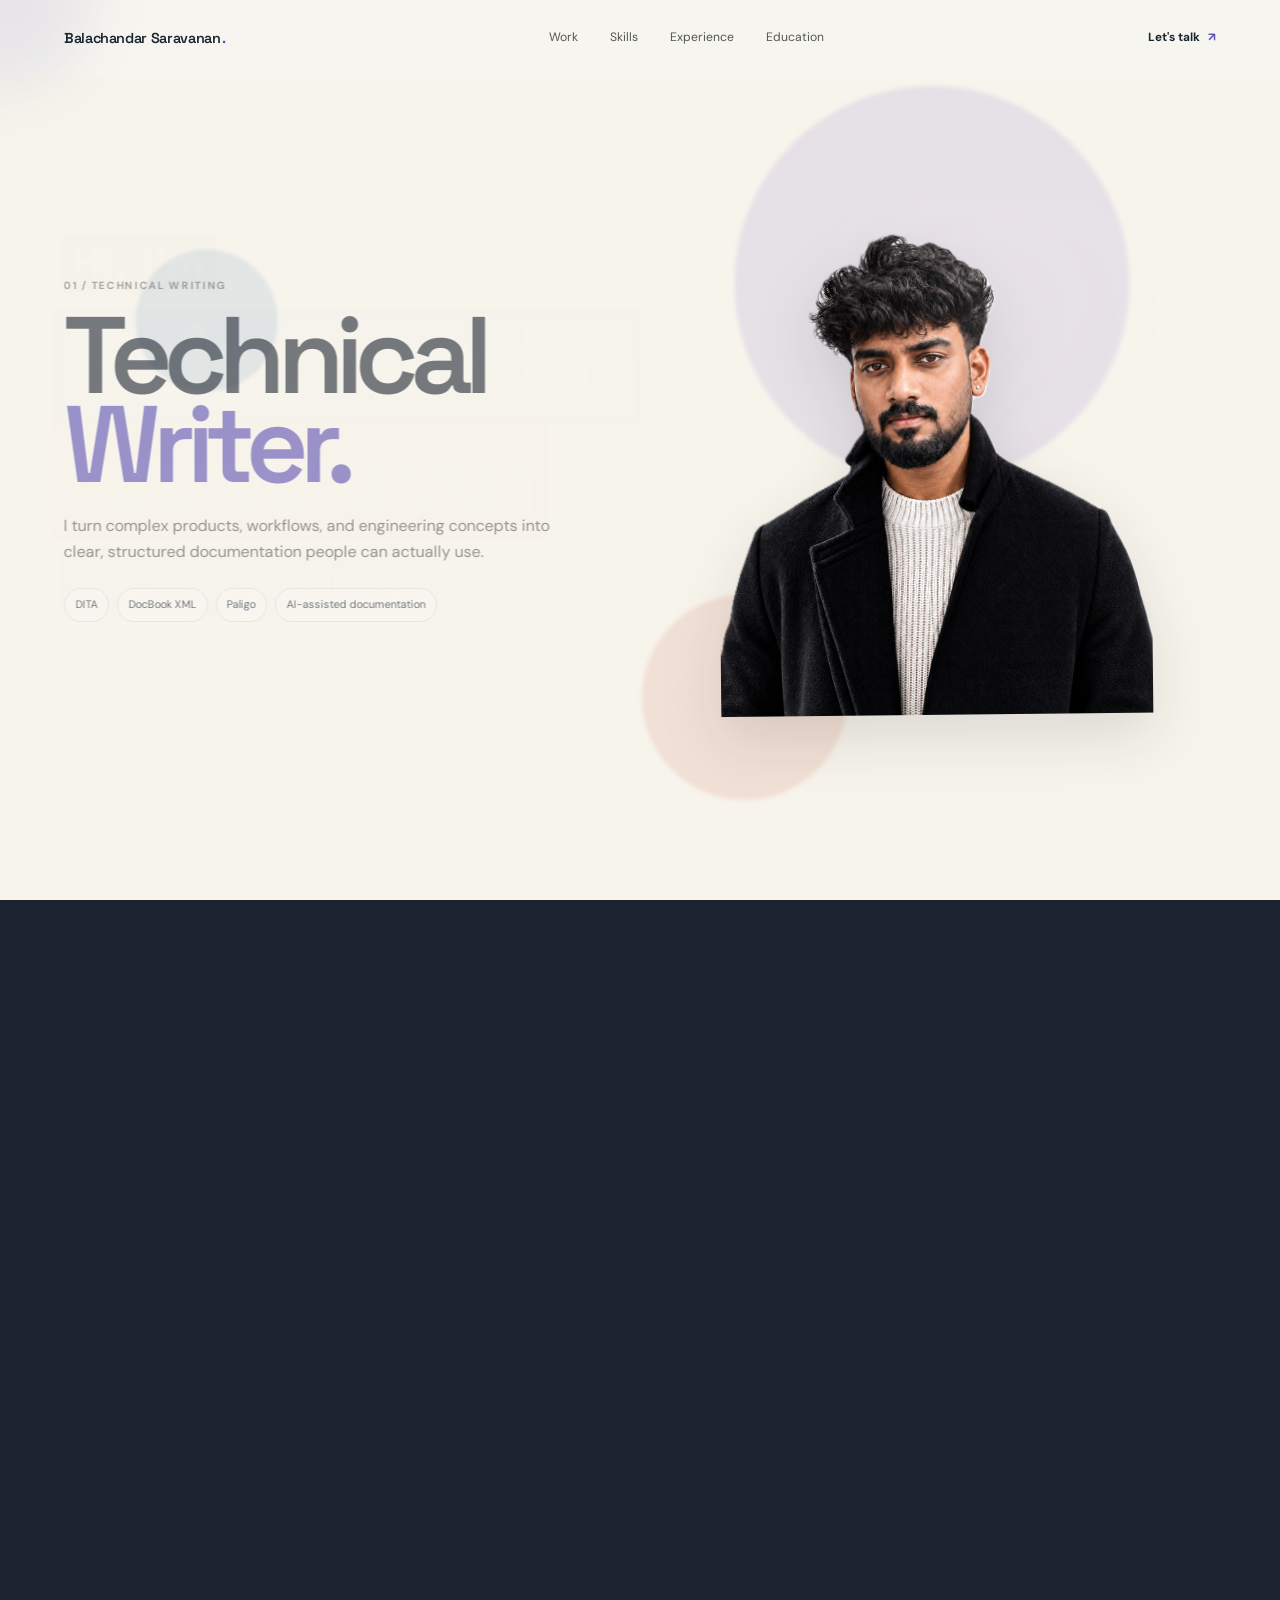
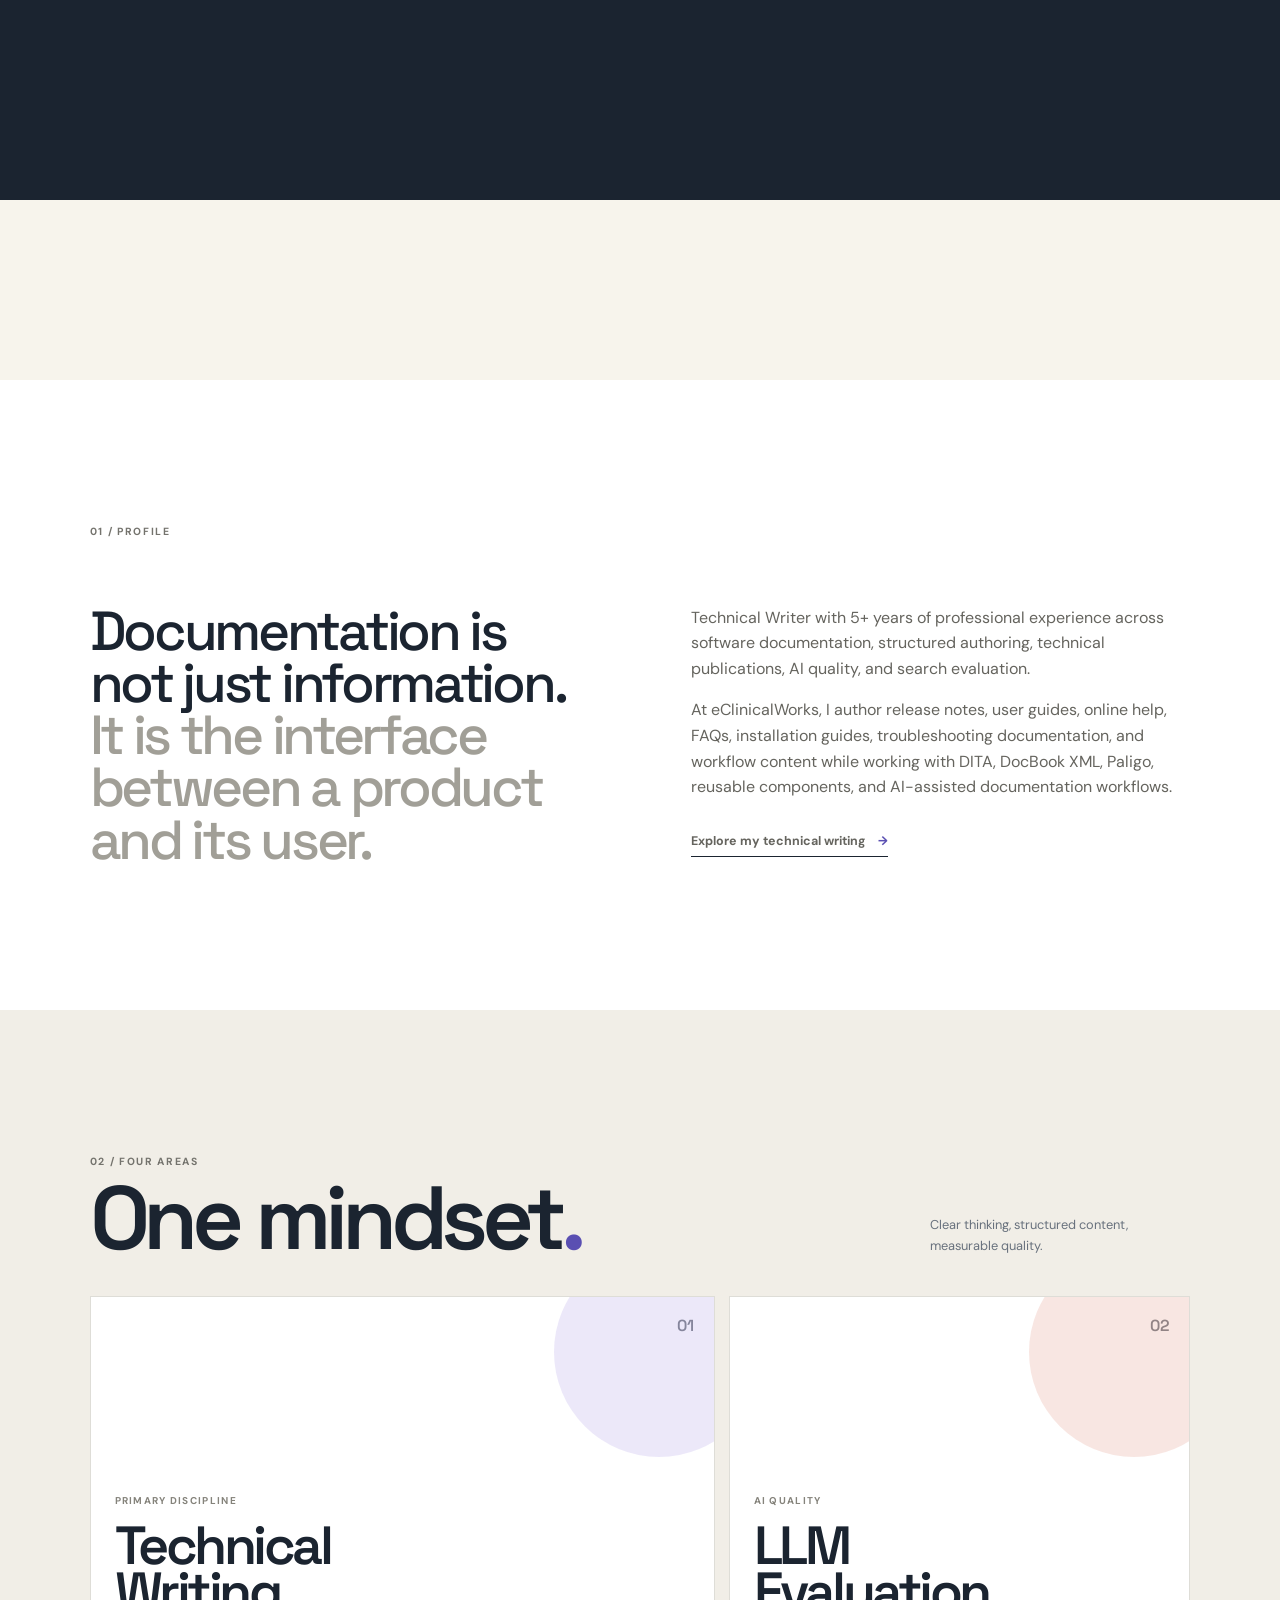
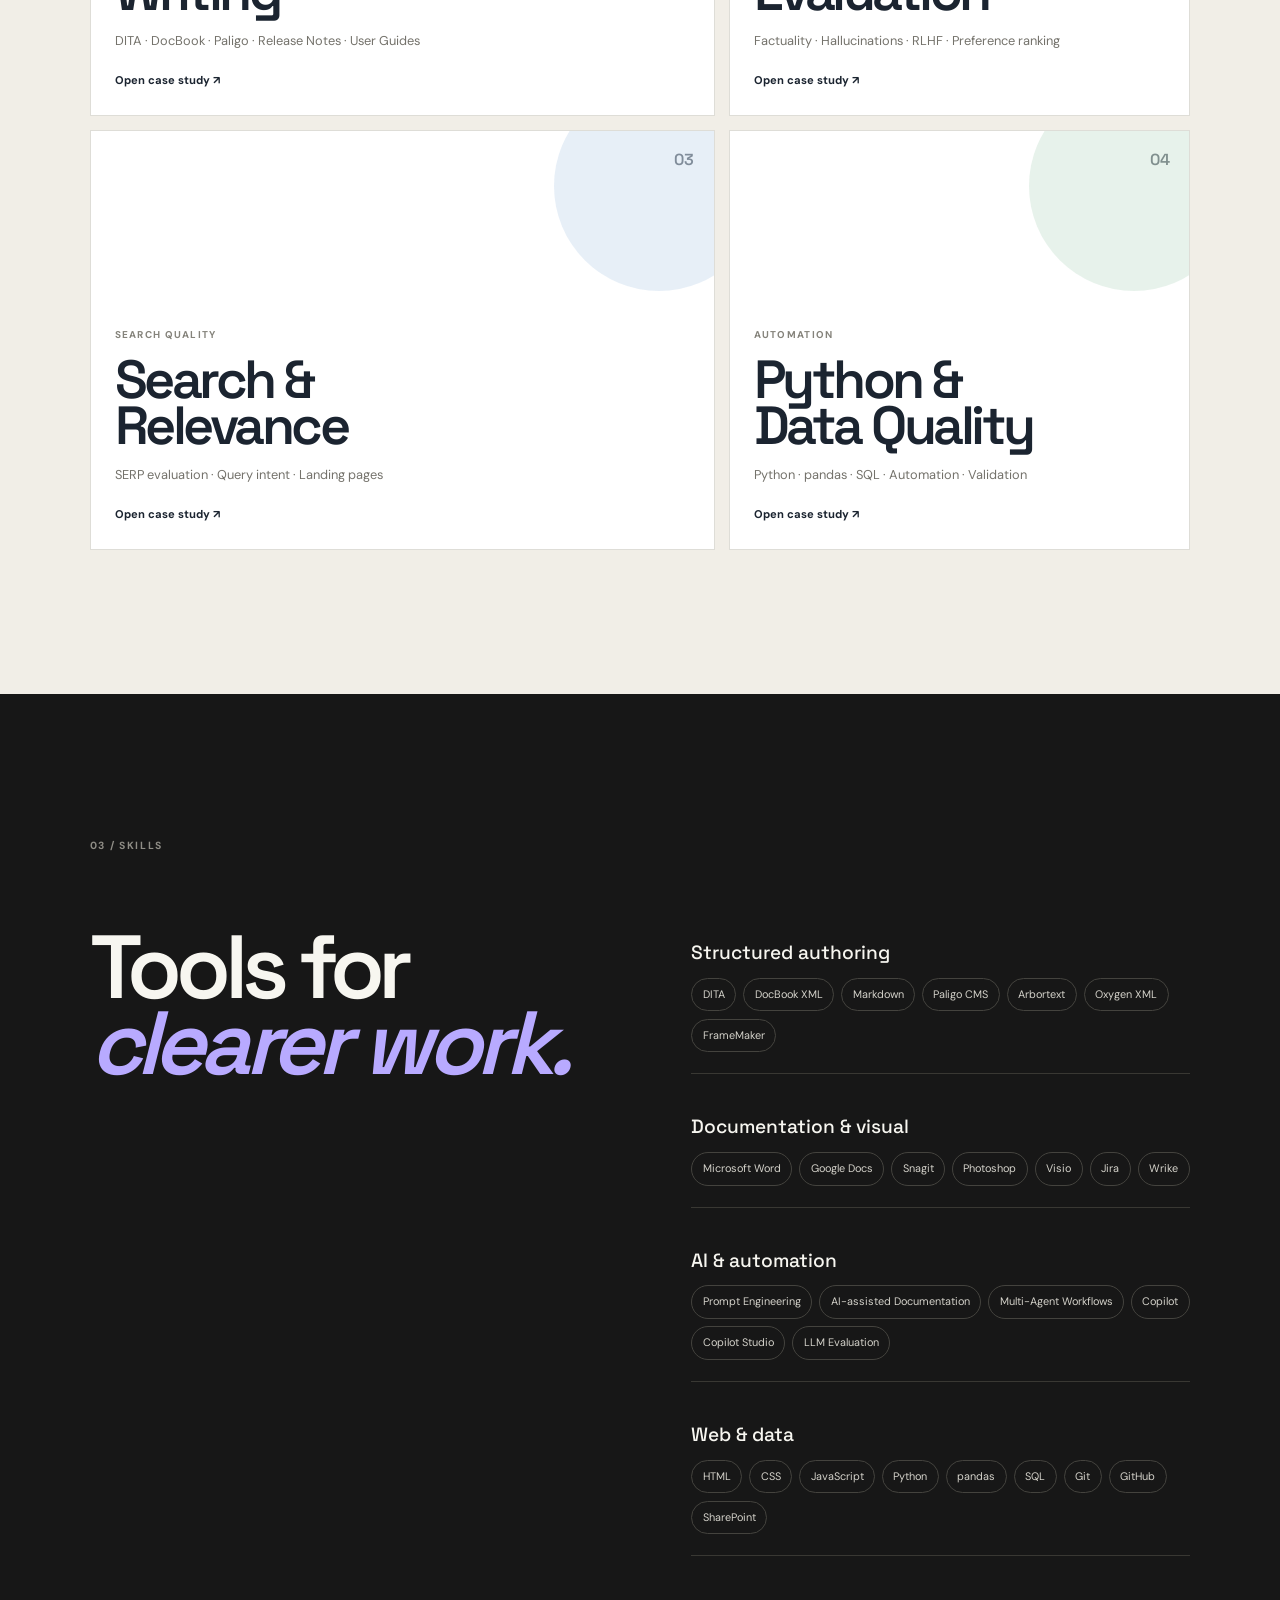
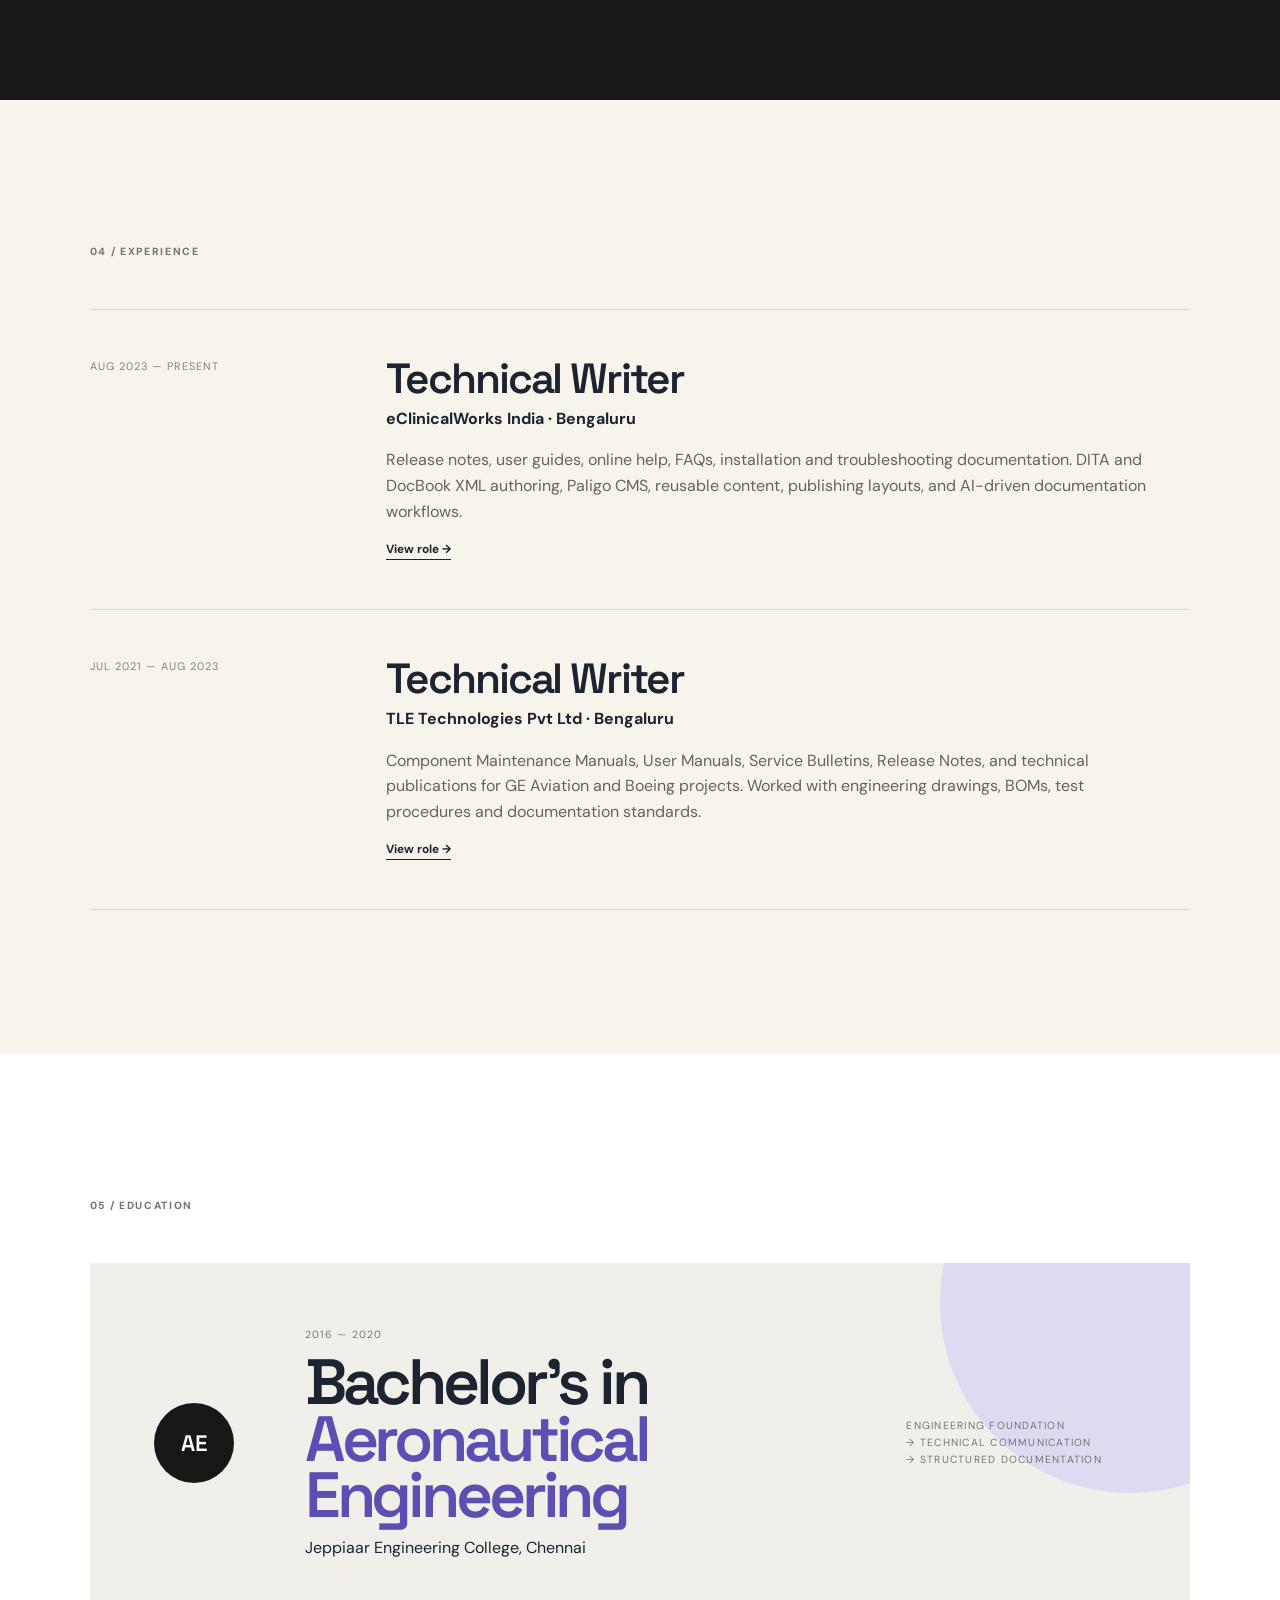
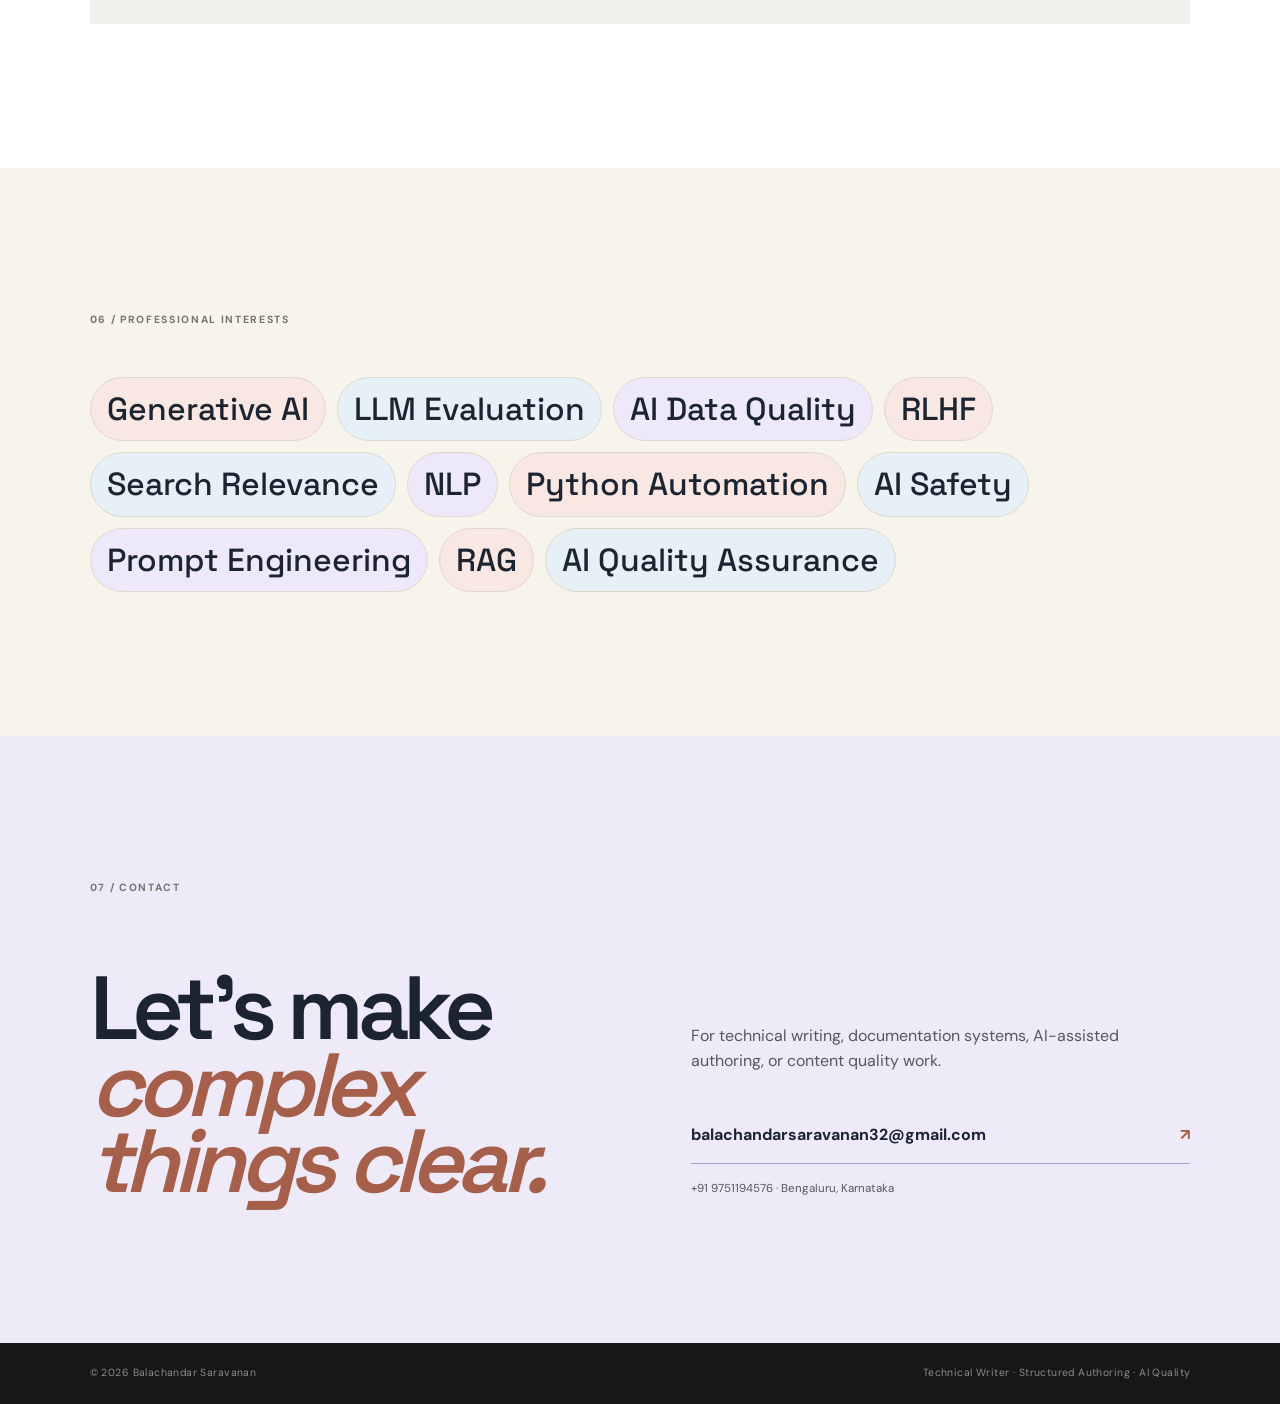
==== commit f7ac1f70: "Add files via upload" ====
--- a/index.html
+++ b/index.html
@@ -15,7 +15,7 @@
 <div class="page-wipe" aria-hidden="true"></div>
 
 <header class="nav">
-  <a class="wordmark" href="#home">BS<span>.</span></a>
+  <a class="wordmark" href="#home"><span class="wordmark-full">Balachandar Saravanan</span><span class="wordmark-dot">.</span></a>
   <nav>
     <a href="#work">Work</a><a href="#skills">Skills</a><a href="#experience">Experience</a><a href="#education">Education</a>
   </nav>
@@ -26,10 +26,19 @@
 <section class="morph-hero" id="home">
   <div class="morph-sticky">
     <div class="color-blob blob-a"></div><div class="color-blob blob-b"></div><div class="color-blob blob-c"></div>
-    <div class="hero-name" id="heroName">
+    <div class="hero-copy" id="heroName">
       <p class="eyebrow">PORTFOLIO · BENGALURU</p>
-      <h1>Balachandar<br><em>Saravanan.</em></h1>
-      <p class="name-sub">Technical Writer · Structured Authoring · AI Quality</p>
+      <h1 aria-label="Balachandar Saravanan, Technical Writer">
+        <span class="hero-line intro-line">Hi, I’m</span>
+        <span class="hero-line name-line violet-line">Balachandar</span>
+        <span class="hero-line name-line coral-line">Saravanan</span>
+        <span class="hero-line role-line blue-line">Technical Writer</span>
+      </h1>
+      <p class="hero-summary">Structured authoring · Documentation systems · AI quality</p>
+    </div>
+    <div class="portrait-morph" id="portraitMorph">
+      <img src="images/hero.png" alt="Balachandar Saravanan">
+      <div class="portrait-label"><span>TECHNICAL WRITING</span><b>01</b></div>
     </div>
     <div class="hero-role" id="heroRole">
       <p class="eyebrow">01 / TECHNICAL WRITING</p>
@@ -37,17 +46,7 @@
       <p class="hero-lead">I turn complex products, workflows, and engineering concepts into clear, structured documentation people can actually use.</p>
       <div class="hero-tags"><span>DITA</span><span>DocBook XML</span><span>Paligo</span><span>AI-assisted documentation</span></div>
     </div>
-    <div class="portrait-morph" id="portraitMorph">
-      <img src="images/hero.png" alt="Balachandar Saravanan">
-      <div class="portrait-label"><span>TECHNICAL WRITING</span><b>01</b></div>
-    </div>
-    <div class="morph-object morph-doc" id="morphDoc">
-      <div class="doc-top"><span>DOCUMENTATION</span><span>DITA / XML</span></div>
-      <div class="doc-title">From complexity<br><strong>to clarity.</strong></div>
-      <div class="doc-lines"><i></i><i></i><i class="short"></i><i></i><i class="mid"></i></div>
-      <div class="doc-foot">release notes · user guides · FAQs · troubleshooting</div>
-    </div>
-    <div class="scroll-hint"><span>Scroll to transform</span><i></i></div>
+    <div class="scroll-hint"><span>Scroll to explore</span><i></i></div>
   </div>
 </section>
 
--- a/css/style.css
+++ b/css/style.css
@@ -1,10 +1,33 @@
-:root{--bg:#f6f5f0;--ink:#171717;--muted:#77766f;--line:#dcdad2;--violet:#7c5cff;--coral:#ff6b5f;--blue:#4c8dff;--green:#4abf8a;--ease:cubic-bezier(.16,1,.3,1)}
-*{box-sizing:border-box;margin:0;padding:0}html{scroll-behavior:smooth;background:var(--bg)}body{overflow-x:hidden;background:var(--bg);color:var(--ink);font-family:"DM Sans",sans-serif;line-height:1.6}a{color:inherit;text-decoration:none}::selection{background:var(--ink);color:#fff}.nav{position:fixed;z-index:50;top:0;left:0;right:0;height:76px;padding:0 5vw;display:flex;align-items:center;justify-content:space-between;background:rgba(246,245,240,.72);backdrop-filter:blur(18px);border-bottom:1px solid transparent;transition:.5s var(--ease)}.nav.scrolled{border-color:var(--line)}.wordmark{font:700 1.3rem "Space Grotesk"}.wordmark span,.section-head h2 span{color:var(--violet)}.nav nav{display:flex;gap:2rem;font-size:.76rem;color:#555}.nav nav a{position:relative}.nav nav a:after{content:"";position:absolute;left:0;right:100%;bottom:-5px;height:2px;background:var(--violet);transition:.35s var(--ease)}.nav nav a:hover:after{right:0}.nav-contact{font-size:.74rem;font-weight:700}.nav-contact span{color:var(--violet);margin-left:.3rem}.morph-hero{height:340vh;position:relative}.morph-sticky{position:sticky;top:0;height:100svh;min-height:680px;overflow:hidden;background:var(--bg)}
-.hero-name{position:absolute;z-index:6;left:50%;top:45%;width:min(1100px,90vw);text-align:center;transform:translate(-50%,-50%);will-change:transform,opacity,filter}.hero-name h1{font:600 clamp(4.5rem,10.5vw,11rem)/.82 "Space Grotesk";letter-spacing:-.085em;margin:.9rem 0 1.3rem}.hero-name h1 em{font-style:normal;color:var(--violet)}.name-sub{font-size:.75rem;letter-spacing:.12em;text-transform:uppercase;color:#77756f}.eyebrow,.section-kicker{font-size:.65rem;letter-spacing:.16em;text-transform:uppercase;font-weight:700;color:#74736d}
+:root{--bg:#F7F4EC;--ink:#1B2430;--muted:#68717D;--line:#DDD9CF;--violet:#5A4FB2;--coral:#D66F5C;--blue:#4C78A8;--green:#5E8B78;--champagne:#D9C6A5;--copper:#A65F4A;--ivory:#FCFAF5;--ease:cubic-bezier(.16,1,.3,1)}
+*{box-sizing:border-box;margin:0;padding:0}html{scroll-behavior:smooth;background:var(--bg)}body{overflow-x:hidden;background:var(--bg);color:var(--ink);font-family:"DM Sans",sans-serif;line-height:1.6}a{color:inherit;text-decoration:none}::selection{background:var(--ink);color:#fff}.nav{position:fixed;z-index:50;top:0;left:0;right:0;height:76px;padding:0 5vw;display:flex;align-items:center;justify-content:space-between;background:rgba(246,245,240,.72);backdrop-filter:blur(18px);border-bottom:1px solid transparent;transition:.5s var(--ease)}.nav.scrolled{border-color:var(--line)}.wordmark{font:600 .9rem "Space Grotesk";letter-spacing:-.025em;display:flex;align-items:center;gap:.08rem}.wordmark-full{color:var(--ink)!important}.wordmark-dot{color:var(--violet)!important}.section-head h2 span{color:var(--violet)}.nav nav{display:flex;gap:2rem;font-size:.76rem;color:#555}.nav nav a{position:relative}.nav nav a:after{content:"";position:absolute;left:0;right:100%;bottom:-5px;height:2px;background:var(--violet);transition:.35s var(--ease)}.nav nav a:hover:after{right:0}.nav-contact{font-size:.74rem;font-weight:700}.nav-contact span{color:var(--violet);margin-left:.3rem}.morph-hero{height:340vh;position:relative}.morph-sticky{position:sticky;top:0;height:100svh;min-height:680px;overflow:hidden;background:var(--bg)}
+.hero-name{position:absolute;z-index:2;left:50%;top:53%;width:100%;height:78vh;text-align:center;transform:translate(-50%,-50%);will-change:transform,opacity,filter;pointer-events:none}.cinema-letters{position:absolute;inset:0;z-index:2;pointer-events:none}.cinema-letter{position:absolute;top:50%;font:900 clamp(11rem,23vw,26rem)/.68 "Space Grotesk";letter-spacing:-.13em;transform-origin:center center;-webkit-text-stroke:1.5px rgba(23,23,23,.16);opacity:0;will-change:transform,opacity,filter;color:var(--letter-color);-webkit-text-fill-color:var(--letter-color);text-shadow:1px 1px 0 var(--letter-dark),2px 2px 0 var(--letter-dark),4px 4px 0 var(--letter-dark),7px 7px 0 var(--letter-dark),10px 10px 0 color-mix(in srgb,var(--letter-dark) 88%,#171717),14px 14px 0 color-mix(in srgb,var(--letter-dark) 72%,#171717),20px 22px 0 rgba(23,23,23,.18),28px 32px 45px rgba(23,23,23,.20);filter:drop-shadow(0 18px 18px rgba(20,20,20,.12));z-index:2}.cinema-letter:after{content:"";position:absolute;inset:4% 8% 10% 5%;z-index:-1;background:linear-gradient(135deg,rgba(255,255,255,.32),transparent 28%,rgba(20,20,20,.08) 65%,rgba(255,255,255,.16));mix-blend-mode:overlay;pointer-events:none}.letter-b{left:1%;transform:translateY(-50%) translateX(-70px) rotate(0deg) scale(.84);--letter-color:#7568C7;--letter-dark:#43398C}.letter-a1{left:20%;transform:translateY(-50%) translateX(-55px) rotate(0deg) scale(.84);--letter-color:#D97864;--letter-dark:#9E4D40}.letter-l{right:20%;transform:translateY(-50%) translateX(55px) rotate(0deg) scale(.84);--letter-color:#5E83AE;--letter-dark:#3F607F}.letter-a2{right:1%;transform:translateY(-50%) translateX(70px) rotate(0deg) scale(.84);--letter-color:#67927C;--letter-dark:#466C59}.cinema-letter:nth-child(1){animation:letterInB 1.15s .12s var(--ease) forwards}.cinema-letter:nth-child(2){animation:letterInA 1.15s .34s var(--ease) forwards}.cinema-letter:nth-child(3){animation:letterInL 1.15s .56s var(--ease) forwards}.cinema-letter:nth-child(4){animation:letterInA2 1.15s .78s var(--ease) forwards}@keyframes letterInB{0%{opacity:0;transform:translateY(-50%) translateX(-240px) scale(.55);filter:blur(16px)}65%{opacity:1;filter:blur(0);transform:translateY(-50%) translateX(14px) scale(.9)}100%{opacity:1;transform:translateY(-50%) translateX(0) scale(.84)}}@keyframes letterInA{0%{opacity:0;transform:translateY(-50%) translateX(-190px) scale(.5);filter:blur(16px)}65%{opacity:1;filter:blur(0);transform:translateY(-50%) translateX(12px) scale(.9)}100%{opacity:1;transform:translateY(-50%) translateX(0) scale(.84)}}@keyframes letterInL{0%{opacity:0;transform:translateY(-50%) translateX(190px) scale(.5);filter:blur(16px)}65%{opacity:1;filter:blur(0);transform:translateY(-50%) translateX(-12px) scale(.9)}100%{opacity:1;transform:translateY(-50%) translateX(0) scale(.84)}}@keyframes letterInA2{0%{opacity:0;transform:translateY(-50%) translateX(240px) scale(.55);filter:blur(16px)}65%{opacity:1;filter:blur(0);transform:translateY(-50%) translateX(-14px) scale(.9)}100%{opacity:1;transform:translateY(-50%) translateX(0) scale(.84)}}.name-sub{position:absolute;z-index:2;left:50%;bottom:2%;transform:translateX(-50%);margin:0;width:max-content;font-size:.7rem;letter-spacing:.18em;text-transform:uppercase;color:#77756f;opacity:.9}.hero-name .eyebrow{position:absolute;z-index:2;left:50%;top:0;transform:translateX(-50%);white-space:nowrap}.eyebrow,.section-kicker{font-size:.65rem;letter-spacing:.16em;text-transform:uppercase;font-weight:700;color:#74736d}
 .hero-role{position:absolute;z-index:6;left:7vw;top:50%;width:min(600px,43vw);transform:translateY(-50%) translateX(-5vw);opacity:0;will-change:transform,opacity}.hero-role h2{font:600 clamp(4.5rem,8.5vw,9rem)/.82 "Space Grotesk";letter-spacing:-.08em;margin:1rem 0 1.5rem}.hero-role h2 em{font-style:normal;color:var(--violet)}.hero-lead{max-width:520px;font-size:1rem;color:#575650}.hero-tags{display:flex;flex-wrap:wrap;gap:.5rem;margin-top:1.5rem}.hero-tags span{padding:.45rem .65rem;border:1px solid var(--line);border-radius:999px;font-size:.68rem;background:rgba(255,255,255,.38)}
-.portrait-morph{position:absolute;z-index:4;top:54%;left:50%;width:min(560px,44vw);aspect-ratio:1122/1402;transform:translate(-50%,-50%) rotate(1deg);transform-origin:center;overflow:visible;filter:drop-shadow(0 35px 45px rgba(20,20,20,.13));will-change:transform,width,height,left,top,border-radius,filter}.portrait-morph:before{content:"";position:absolute;inset:7% -7% -7% 7%;border:1px solid rgba(124,92,255,.28);border-radius:44% 56% 52% 48% / 46% 44% 56% 54%;z-index:-1;transform:rotate(-3deg);transition:opacity .8s var(--ease),transform .9s var(--ease);}.portrait-morph:after{content:"";position:absolute;inset:0;pointer-events:none;background:radial-gradient(circle at 68% 18%,rgba(255,255,255,.28),transparent 34%);opacity:.45;mix-blend-mode:screen}.portrait-morph img{width:100%;height:100%;object-fit:contain;object-position:center center;display:block;filter:none}.portrait-label{display:none}
+.portrait-morph{position:absolute;z-index:4;top:58%;left:50%;width:min(560px,40vw);aspect-ratio:1122/1402;transform:translate(-50%,-50%) rotate(1deg);transform-origin:center;overflow:visible;filter:drop-shadow(0 35px 45px rgba(20,20,20,.13));will-change:transform,width,height,left,top,border-radius,filter}.portrait-morph:before{content:"";position:absolute;inset:7% -7% -7% 7%;border:1px solid rgba(124,92,255,.28);border-radius:44% 56% 52% 48% / 46% 44% 56% 54%;z-index:-1;transform:rotate(-3deg);transition:opacity .8s var(--ease),transform .9s var(--ease);}.portrait-morph:after{content:"";position:absolute;inset:0;pointer-events:none;background:radial-gradient(circle at 68% 18%,rgba(255,255,255,.28),transparent 34%);opacity:.45;mix-blend-mode:screen}.portrait-morph img{width:100%;height:100%;object-fit:contain;object-position:center center;display:block;filter:none}.portrait-label{display:none}
 .morph-sticky.morphing .portrait-morph:before{opacity:.55;transform:rotate(-6deg) scale(1.03)}
 .morph-sticky.morphing .portrait-morph{filter:drop-shadow(0 26px 42px rgba(20,20,20,.10))}
 .morph-sticky.morphing .hero-role{mix-blend-mode:normal}
-.color-blob{position:absolute;border-radius:50%;filter:blur(2px);opacity:.72;mix-blend-mode:multiply;will-change:transform}.blob-a{width:28vw;height:28vw;background:#d9ceff;right:8%;top:8%}.blob-b{width:16vw;height:16vw;background:#ffd0c8;left:45%;bottom:7%}.blob-c{width:12vw;height:12vw;background:#cfe6ff;left:7%;top:25%}.morph-object{position:absolute;z-index:3;opacity:0;pointer-events:none}.morph-doc{width:min(480px,42vw);padding:2rem;border:1px solid rgba(23,23,23,.12);background:#fff;box-shadow:0 30px 80px rgba(20,20,20,.12);transform:translate(18vw,10vh) rotate(7deg) scale(.78);will-change:transform,opacity}.doc-top,.doc-foot{display:flex;justify-content:space-between;font-size:.58rem;letter-spacing:.14em;color:#8b8982}.doc-title{font:600 clamp(2.2rem,4vw,4.5rem)/.9 "Space Grotesk";letter-spacing:-.06em;margin:2rem 0}.doc-title strong{color:var(--violet)}.doc-lines{display:grid;gap:.55rem}.doc-lines i{display:block;height:7px;background:#deddd7;border-radius:9px}.doc-lines i.short{width:45%}.doc-lines i.mid{width:72%}.doc-foot{margin-top:2rem;color:#aaa}.scroll-hint{position:absolute;z-index:7;bottom:2rem;left:50%;transform:translateX(-50%);display:flex;flex-direction:column;align-items:center;gap:.6rem;font-size:.6rem;letter-spacing:.14em;text-transform:uppercase;color:#777;transition:opacity .4s var(--ease)}.scroll-hint i{height:45px;width:1px;background:linear-gradient(var(--violet),transparent);animation:scrollPulse 1.8s infinite}@keyframes scrollPulse{50%{transform:scaleY(.35);opacity:.35}}
-.section{padding:9rem 7vw}.intro-section{background:#fff}.intro-grid,.skills-layout,.contact-grid{display:grid;grid-template-columns:1fr 1fr;gap:8vw;margin-top:4rem}.display-quote{font:500 clamp(2.3rem,4.3vw,5rem)/.95 "Space Grotesk";letter-spacing:-.06em;max-width:760px}.display-quote span{color:#a19f97}.body-copy{max-width:560px;color:#65645e}.body-copy p+p{margin-top:1rem}.text-link{display:inline-flex;margin-top:2rem;border-bottom:1px solid var(--ink);padding-bottom:.25rem;font-weight:700;font-size:.78rem}.text-link span{margin-left:.8rem;color:var(--violet)}.work{background:#efeee9}.section-head{display:flex;align-items:end;justify-content:space-between;margin-bottom:2.5rem}.section-head h2,.skills h2,.contact h2{font:600 clamp(3.3rem,7vw,7rem)/.85 "Space Grotesk";letter-spacing:-.07em;margin-top:.6rem}.section-head>p{max-width:260px;color:var(--muted);font-size:.8rem}.work-grid{display:grid;grid-template-columns:1.15fr .85fr;gap:14px}.work-card{position:relative;min-height:420px;overflow:hidden;background:#fff;border:1px solid #deddd7;padding:1.5rem;display:flex;align-items:flex-end;transition:transform .7s var(--ease),box-shadow .7s var(--ease)}.work-card:nth-child(2){min-height:320px}.work-card:nth-child(3){min-height:320px}.work-card:nth-child(4){min-height:420px}.work-card:hover{transform:translateY(-10px);box-shadow:0 30px 60px rgba(0,0,0,.1)}.card-index{position:absolute;right:1.2rem;top:1.1rem;font:600 1rem "Space Grotesk"}.card-accent{position:absolute;width:210px;height:210px;border-radius:50%;right:-50px;top:-50px;opacity:.55;transition:transform .8s var(--ease)}.work-card:hover .card-accent{transform:scale(1.25) translate(-8px,8px)}.accent-violet{background:#cfc4ff}.accent-coral{background:#ffd0ca}.accent-blue{background:#cbe0ff}.accent-green{background:#c9eadb}.card-content{position:relative;z-index:2}.card-content small{font-size:.62rem;font-weight:700;letter-spacing:.13em;color:#85837b}.card-content h3{font:600 clamp(2.4rem,4.2vw,5rem)/.85 "Space Grotesk";letter-spacing:-.065em;margin:.7rem 0 1rem}.card-content p{max-width:430px;color:#74726b;font-size:.8rem}.card-content span{display:inline-block;margin-top:1.3rem;font-size:.7rem;font-weight:700}.skills{background:#171717;color:#f7f6f0}.skills .section-kicker{color:#8f8d86}.skills h2 em{color:#b8aaff}.skill-groups{display:grid;gap:1.2rem}.skill-group{padding:1.3rem 0;border-bottom:1px solid #393833}.skill-group h3{font:500 1.2rem "Space Grotesk";margin-bottom:.8rem}.skill-group div{display:flex;flex-wrap:wrap;gap:.45rem}.skill-group span{font-size:.68rem;color:#d4d2ca;border:1px solid #44433e;padding:.45rem .65rem;border-radius:999px}.experience{background:#f6f5f0}.experience-list{margin-top:3rem;border-top:1px solid var(--line)}.exp-row{display:grid;grid-template-columns:220px 1fr;gap:6vw;padding:3rem 0;border-bottom:1px solid var(--line)}.exp-year{font-size:.68rem;color:#85837b;letter-spacing:.1em;text-transform:uppercase}.exp-row h3{font:600 clamp(2rem,3.3vw,3.5rem)/.95 "Space Grotesk";letter-spacing:-.05em}.company{font-weight:700;margin:.5rem 0 1rem}.exp-row p:not(.company){max-width:760px;color:#66645e}.exp-row a{display:inline-block;margin-top:1rem;font-size:.74rem;font-weight:700;border-bottom:1px solid var(--ink)}.education{background:#fff}.education-card{margin-top:3rem;padding:4rem;background:#f1efe9;display:grid;grid-template-columns:100px 1fr 220px;align-items:center;gap:4vw;position:relative;overflow:hidden}.education-card:after{content:"";position:absolute;width:380px;height:380px;border-radius:50%;background:#ddd4ff;right:-130px;top:-150px}.edu-mark{position:relative;z-index:1;width:80px;height:80px;border-radius:50%;display:grid;place-items:center;background:#171717;color:#fff;font:600 1.4rem "Space Grotesk"}.edu-year,.edu-note{font-size:.65rem;letter-spacing:.12em;text-transform:uppercase;color:#77756e}.education-card h2{position:relative;z-index:1;font:600 clamp(2.7rem,5vw,5.5rem)/.88 "Space Grotesk";letter-spacing:-.065em;margin:.7rem 0}.education-card h2 em{font-style:normal;color:var(--violet)}.education-card>div:last-child{position:relative;z-index:1}.interest-cloud{display:flex;flex-wrap:wrap;gap:.7rem;margin-top:3rem;max-width:1000px}.interest-cloud span{font:500 clamp(1.2rem,2.5vw,2.2rem) "Space Grotesk";padding:.7rem 1rem;border:1px solid var(--line);border-radius:999px;transition:.45s var(--ease)}.interest-cloud span:nth-child(3n){background:#e9e3ff}.interest-cloud span:nth-child(3n+1){background:#ffe8e4}.interest-cloud span:nth-child(3n+2){background:#e1efff}.interest-cloud span:hover{transform:translateY(-6px) rotate(-1deg)}.contact{background:#e9e4ff}.contact-grid{align-items:end}.contact-grid h2 em{color:#6548d8}.contact-grid>div p{max-width:500px;color:#59565f}.contact-button{display:flex;justify-content:space-between;gap:2rem;margin-top:2rem;padding:1rem 0;border-bottom:1px solid #8d84af;font-weight:700}.contact-button span{color:#6548d8}.phone{font-size:.72rem;margin-top:1rem}footer{display:flex;justify-content:space-between;padding:1.4rem 7vw;background:#171717;color:#8f8d86;font-size:.65rem;letter-spacing:.04em}.cursor-glow{position:fixed;z-index:100;width:180px;height:180px;border-radius:50%;background:rgba(124,92,255,.1);filter:blur(30px);pointer-events:none;transform:translate(-50%,-50%);mix-blend-mode:multiply}.page-wipe{position:fixed;z-index:200;inset:0;background:var(--ink);transform:translateY(100%);pointer-events:none}.page-wipe.play{animation:wipe .8s var(--ease) both}@keyframes wipe{0%{transform:translateY(100%)}45%{transform:translateY(0)}55%{transform:translateY(0)}100%{transform:translateY(-100%)}}.reveal{opacity:0;transform:translateY(40px);transition:opacity 1s var(--ease),transform 1s var(--ease)}.reveal.visible{opacity:1;transform:none}@media(max-width:900px){.nav nav{display:none}.morph-hero{height:250vh}.hero-name{top:40%;width:92vw}.hero-name h1{font-size:clamp(3.6rem,16vw,7rem)}.hero-role{left:7vw;top:42%;width:82vw}.hero-role h2{font-size:clamp(4rem,16vw,7rem)}.portrait-morph{left:72%;top:60%;width:46vw}.morph-doc{width:75vw}.intro-grid,.skills-layout,.contact-grid{grid-template-columns:1fr;gap:3rem}.work-grid{grid-template-columns:1fr}.work-card,.work-card:nth-child(2),.work-card:nth-child(3),.work-card:nth-child(4){min-height:360px}.exp-row{grid-template-columns:1fr;gap:1rem}.education-card{grid-template-columns:1fr;padding:2.5rem}.edu-mark{width:65px;height:65px}.education-card:after{right:-180px}.section{padding:7rem 7vw}}@media(max-width:560px){.nav{height:64px}.nav-contact{font-size:.65rem}.hero-lead{font-size:.9rem}.hero-tags span{font-size:.58rem}.portrait-morph{width:52vw;left:70%;top:58%}.hero-name{top:36%}.hero-role{top:42%}.morph-doc{padding:1.2rem}.doc-title{margin:1.3rem 0}.section-head{display:block}.section-head>p{margin-top:1.5rem}.display-quote{font-size:2.6rem}.work-card{min-height:330px!important}.card-content h3{font-size:3rem}.skills h2,.contact h2{font-size:3.6rem}footer{flex-direction:column;gap:.5rem}}@media(prefers-reduced-motion:reduce){html{scroll-behavior:auto}.reveal,.portrait-morph,.morph-doc,.color-blob,.hero-name,.hero-role{transition:none!important;animation:none!important}.cursor-glow{display:none}}
+.color-blob{position:absolute;border-radius:50%;filter:blur(2px);opacity:.48;mix-blend-mode:multiply;will-change:transform}.blob-a{width:28vw;height:28vw;background:#DCD5F5;right:8%;top:8%}.blob-b{width:16vw;height:16vw;background:#F3D2CA;left:45%;bottom:7%}.blob-c{width:12vw;height:12vw;background:#D3E2F0;left:7%;top:25%}@media (max-width:900px){.cinema-letter{font-size:clamp(7rem,24vw,15rem)}.letter-b{left:-2%}.letter-a1{left:17%}.letter-l{right:17%}.letter-a2{right:-2%}}
+@media (max-width:640px){.cinema-letter{font-size:clamp(5.4rem,24vw,9rem);letter-spacing:-.13em}.letter-b{left:-3%}.letter-a1{left:17%}.letter-l{right:17%}.letter-a2{right:-3%}}
+.morph-object{position:absolute;z-index:3;opacity:0;pointer-events:none}.morph-doc{width:min(480px,42vw);padding:2rem;border:1px solid rgba(23,23,23,.12);background:#fff;box-shadow:0 30px 80px rgba(20,20,20,.12);transform:translate(18vw,10vh) rotate(7deg) scale(.78);will-change:transform,opacity}.doc-top,.doc-foot{display:flex;justify-content:space-between;font-size:.58rem;letter-spacing:.14em;color:#8b8982}.doc-title{font:600 clamp(2.2rem,4vw,4.5rem)/.9 "Space Grotesk";letter-spacing:-.06em;margin:2rem 0}.doc-title strong{color:var(--violet)}.doc-lines{display:grid;gap:.55rem}.doc-lines i{display:block;height:7px;background:#deddd7;border-radius:9px}.doc-lines i.short{width:45%}.doc-lines i.mid{width:72%}.doc-foot{margin-top:2rem;color:#aaa}.scroll-hint{position:absolute;z-index:7;bottom:2rem;left:50%;transform:translateX(-50%);display:flex;flex-direction:column;align-items:center;gap:.6rem;font-size:.6rem;letter-spacing:.14em;text-transform:uppercase;color:#777;transition:opacity .4s var(--ease)}.scroll-hint i{height:45px;width:1px;background:linear-gradient(var(--violet),transparent);animation:scrollPulse 1.8s infinite}@keyframes scrollPulse{50%{transform:scaleY(.35);opacity:.35}}
+.section{padding:9rem 7vw}.intro-section{background:#fff}.intro-grid,.skills-layout,.contact-grid{display:grid;grid-template-columns:1fr 1fr;gap:8vw;margin-top:4rem}.display-quote{font:500 clamp(2.3rem,4.3vw,5rem)/.95 "Space Grotesk";letter-spacing:-.06em;max-width:760px}.display-quote span{color:#a19f97}.body-copy{max-width:560px;color:#65645e}.body-copy p+p{margin-top:1rem}.text-link{display:inline-flex;margin-top:2rem;border-bottom:1px solid var(--ink);padding-bottom:.25rem;font-weight:700;font-size:.78rem}.text-link span{margin-left:.8rem;color:var(--violet)}.work{background:#F1EEE7}.section-head{display:flex;align-items:end;justify-content:space-between;margin-bottom:2.5rem}.section-head h2,.skills h2,.contact h2{font:600 clamp(3.3rem,7vw,7rem)/.85 "Space Grotesk";letter-spacing:-.07em;margin-top:.6rem}.section-head>p{max-width:260px;color:var(--muted);font-size:.8rem}.work-grid{display:grid;grid-template-columns:1.15fr .85fr;gap:14px}.work-card{position:relative;min-height:420px;overflow:hidden;background:#fff;border:1px solid #deddd7;padding:1.5rem;display:flex;align-items:flex-end;transition:transform .7s var(--ease),box-shadow .7s var(--ease)}.work-card:nth-child(2){min-height:320px}.work-card:nth-child(3){min-height:320px}.work-card:nth-child(4){min-height:420px}.work-card:hover{transform:translateY(-10px);box-shadow:0 30px 60px rgba(0,0,0,.1)}.card-index{position:absolute;right:1.2rem;top:1.1rem;font:600 1rem "Space Grotesk"}.card-accent{position:absolute;width:210px;height:210px;border-radius:50%;right:-50px;top:-50px;opacity:.55;transition:transform .8s var(--ease)}.work-card:hover .card-accent{transform:scale(1.25) translate(-8px,8px)}.accent-violet{background:#DCD5F5}.accent-coral{background:#F3D2CA}.accent-blue{background:#D3E2F0}.accent-green{background:#D3E7DB}.card-content{position:relative;z-index:2}.card-content small{font-size:.62rem;font-weight:700;letter-spacing:.13em;color:#85837b}.card-content h3{font:600 clamp(2.4rem,4.2vw,5rem)/.85 "Space Grotesk";letter-spacing:-.065em;margin:.7rem 0 1rem}.card-content p{max-width:430px;color:#74726b;font-size:.8rem}.card-content span{display:inline-block;margin-top:1.3rem;font-size:.7rem;font-weight:700}.skills{background:#171717;color:#f7f6f0}.skills .section-kicker{color:#8f8d86}.skills h2 em{color:#b8aaff}.skill-groups{display:grid;gap:1.2rem}.skill-group{padding:1.3rem 0;border-bottom:1px solid #393833}.skill-group h3{font:500 1.2rem "Space Grotesk";margin-bottom:.8rem}.skill-group div{display:flex;flex-wrap:wrap;gap:.45rem}.skill-group span{font-size:.68rem;color:#d4d2ca;border:1px solid #44433e;padding:.45rem .65rem;border-radius:999px}.experience{background:#F7F4EC}.experience-list{margin-top:3rem;border-top:1px solid var(--line)}.exp-row{display:grid;grid-template-columns:220px 1fr;gap:6vw;padding:3rem 0;border-bottom:1px solid var(--line)}.exp-year{font-size:.68rem;color:#85837b;letter-spacing:.1em;text-transform:uppercase}.exp-row h3{font:600 clamp(2rem,3.3vw,3.5rem)/.95 "Space Grotesk";letter-spacing:-.05em}.company{font-weight:700;margin:.5rem 0 1rem}.exp-row p:not(.company){max-width:760px;color:#66645e}.exp-row a{display:inline-block;margin-top:1rem;font-size:.74rem;font-weight:700;border-bottom:1px solid var(--ink)}.education{background:#fff}.education-card{margin-top:3rem;padding:4rem;background:#f1efe9;display:grid;grid-template-columns:100px 1fr 220px;align-items:center;gap:4vw;position:relative;overflow:hidden}.education-card:after{content:"";position:absolute;width:380px;height:380px;border-radius:50%;background:#E0D9F2;right:-130px;top:-150px}.edu-mark{position:relative;z-index:1;width:80px;height:80px;border-radius:50%;display:grid;place-items:center;background:#171717;color:#fff;font:600 1.4rem "Space Grotesk"}.edu-year,.edu-note{font-size:.65rem;letter-spacing:.12em;text-transform:uppercase;color:#77756e}.education-card h2{position:relative;z-index:1;font:600 clamp(2.7rem,5vw,5.5rem)/.88 "Space Grotesk";letter-spacing:-.065em;margin:.7rem 0}.education-card h2 em{font-style:normal;color:var(--violet)}.education-card>div:last-child{position:relative;z-index:1}.interest-cloud{display:flex;flex-wrap:wrap;gap:.7rem;margin-top:3rem;max-width:1000px}.interest-cloud span{font:500 clamp(1.2rem,2.5vw,2.2rem) "Space Grotesk";padding:.7rem 1rem;border:1px solid var(--line);border-radius:999px;transition:.45s var(--ease)}.interest-cloud span:nth-child(3n){background:#EEE9FA}.interest-cloud span:nth-child(3n+1){background:#F8E7E2}.interest-cloud span:nth-child(3n+2){background:#E6F0F7}.interest-cloud span:hover{transform:translateY(-6px) rotate(-1deg)}.contact{background:#EEEAF8}.contact-grid{align-items:end}.contact-grid h2 em{color:#A65F4A}.contact-grid>div p{max-width:500px;color:#59565f}.contact-button{display:flex;justify-content:space-between;gap:2rem;margin-top:2rem;padding:1rem 0;border-bottom:1px solid #AAA0C9;font-weight:700}.contact-button span{color:#A65F4A}.phone{font-size:.72rem;margin-top:1rem}footer{display:flex;justify-content:space-between;padding:1.4rem 7vw;background:#171717;color:#8f8d86;font-size:.65rem;letter-spacing:.04em}.cursor-glow{position:fixed;z-index:100;width:180px;height:180px;border-radius:50%;background:rgba(90,79,178,.09);filter:blur(30px);pointer-events:none;transform:translate(-50%,-50%);mix-blend-mode:multiply}.page-wipe{position:fixed;z-index:200;inset:0;background:var(--ink);transform:translateY(100%);pointer-events:none}.page-wipe.play{animation:wipe .8s var(--ease) both}@keyframes wipe{0%{transform:translateY(100%)}45%{transform:translateY(0)}55%{transform:translateY(0)}100%{transform:translateY(-100%)}}.reveal{opacity:0;transform:translateY(40px);transition:opacity 1s var(--ease),transform 1s var(--ease)}.reveal.visible{opacity:1;transform:none}@media(max-width:900px){.nav nav{display:none}.wordmark{font-size:.78rem}.cinema-letter{-webkit-text-stroke:1px rgba(23,23,23,.14)}.morph-hero{height:250vh}.hero-name{top:40%;width:92vw}.hero-name h1{font-size:clamp(3.6rem,16vw,7rem)}.hero-role{left:7vw;top:42%;width:82vw}.hero-role h2{font-size:clamp(4rem,16vw,7rem)}.portrait-morph{left:72%;top:62%;width:42vw}.morph-doc{width:75vw}.intro-grid,.skills-layout,.contact-grid{grid-template-columns:1fr;gap:3rem}.work-grid{grid-template-columns:1fr}.work-card,.work-card:nth-child(2),.work-card:nth-child(3),.work-card:nth-child(4){min-height:360px}.exp-row{grid-template-columns:1fr;gap:1rem}.education-card{grid-template-columns:1fr;padding:2.5rem}.edu-mark{width:65px;height:65px}.education-card:after{right:-180px}.section{padding:7rem 7vw}}@media(max-width:560px){.nav{height:64px}.wordmark{font-size:.7rem}.wordmark-dot{display:none}.cinema-letter{font-size:29vw;-webkit-text-stroke:1px rgba(23,23,23,.14)}.nav-contact{font-size:.65rem}.hero-lead{font-size:.9rem}.hero-tags span{font-size:.58rem}.portrait-morph{width:52vw;left:70%;top:58%}.hero-name{top:36%}.hero-role{top:42%}.morph-doc{padding:1.2rem}.doc-title{margin:1.3rem 0}.section-head{display:block}.section-head>p{margin-top:1.5rem}.display-quote{font-size:2.6rem}.work-card{min-height:330px!important}.card-content h3{font-size:3rem}.skills h2,.contact h2{font-size:3.6rem}footer{flex-direction:column;gap:.5rem}}@media(prefers-reduced-motion:reduce){html{scroll-behavior:auto}.reveal,.portrait-morph,.morph-doc,.color-blob,.hero-name,.hero-role{transition:none!important;animation:none!important}.cursor-glow{display:none}}
+
+/* Editorial hero override — image right, stacked title left */
+.morph-hero{height:220vh}
+.morph-sticky{background:var(--bg)}
+.hero-copy{position:absolute;z-index:6;left:7vw;top:50%;width:min(58vw,780px);transform:translateY(-50%);will-change:transform,opacity,filter;pointer-events:none}
+.hero-copy .eyebrow{margin-bottom:1.15rem}
+.hero-copy h1{font:700 clamp(4.2rem,8.5vw,9rem)/.92 "Space Grotesk";letter-spacing:-.075em;max-width:760px}
+.hero-line{display:block;width:max-content;max-width:100%;position:relative;isolation:isolate;animation:heroLineIn .9s var(--ease) both}
+.intro-line{font-size:.42em;line-height:1.08;letter-spacing:.01em;word-spacing:.08em;margin-bottom:.38em;padding:.10em .26em .12em .24em;color:#fff;background:#272727;box-shadow:0 .10em 0 rgba(0,0,0,.08);text-shadow:0 2px 2px rgba(0,0,0,.18);animation-delay:.05s}
+.name-line{display:block;width:max-content;max-width:100%;padding:.06em .16em .10em .12em;margin-left:-.08em;color:#fff;position:relative;background:var(--line-bg,#252525);box-shadow:0 .10em 0 rgba(0,0,0,.08),0 .28em .55em rgba(23,23,23,.08);text-shadow:0 2px 2px rgba(0,0,0,.16);-webkit-box-decoration-break:clone;box-decoration-break:clone;}
+.violet-line{--line-bg:#5A4FB2;animation-delay:.18s}
+.coral-line{--line-bg:#D66F5C;animation-delay:.31s}
+.role-line{display:block;width:max-content;max-width:100%;font-size:.46em;line-height:1;padding:.16em .28em .18em .24em;margin:.20em 0 0 -.03em;color:#fff;background:#4C78A8;box-shadow:0 .10em 0 rgba(0,0,0,.10),0 .24em .50em rgba(23,23,23,.12);text-shadow:0 2px 2px rgba(23,23,23,.18);letter-spacing:-.035em;-webkit-box-decoration-break:clone;box-decoration-break:clone;animation-delay:.44s}
+.hero-summary{margin-top:1.45rem;font-size:.72rem;letter-spacing:.12em;text-transform:uppercase;color:#77756e;animation:heroFade .9s .68s var(--ease) both}
+.portrait-morph{z-index:5;top:58%;left:76%;width:min(540px,42vw);transform:translate(-50%,-50%) rotate(0deg);filter:drop-shadow(0 30px 40px rgba(20,20,20,.14))}
+.portrait-morph:before{display:none}
+.hero-role{opacity:0;pointer-events:none}
+@keyframes heroLineIn{from{opacity:0;transform:translateY(42px);filter:blur(9px)}to{opacity:1;transform:none;filter:none}}
+@keyframes heroFade{from{opacity:0;transform:translateY(18px)}to{opacity:.9;transform:none}}
+@media(max-width:900px){.morph-hero{height:180vh}.hero-copy{left:7vw;top:38%;width:72vw}.hero-copy h1{font-size:clamp(3.4rem,10vw,6rem);max-width:92vw}.intro-line{margin-bottom:.34em}.role-line{font-size:.46em}.hero-line{max-width:92vw}.portrait-morph{left:75%;top:66%;width:47vw}.hero-summary{font-size:.58rem}.hero-role{display:none}}
+@media(max-width:560px){.morph-hero{height:155vh}.hero-copy{left:7vw;top:34%;width:88vw}.hero-copy h1{font-size:clamp(3.1rem,15vw,5rem);max-width:92vw}.intro-line{font-size:.44em;margin-bottom:.42em}.role-line{font-size:.46em}.hero-line{max-width:92vw}.portrait-morph{left:69%;top:70%;width:58vw}.hero-summary{max-width:80vw;line-height:1.5}}
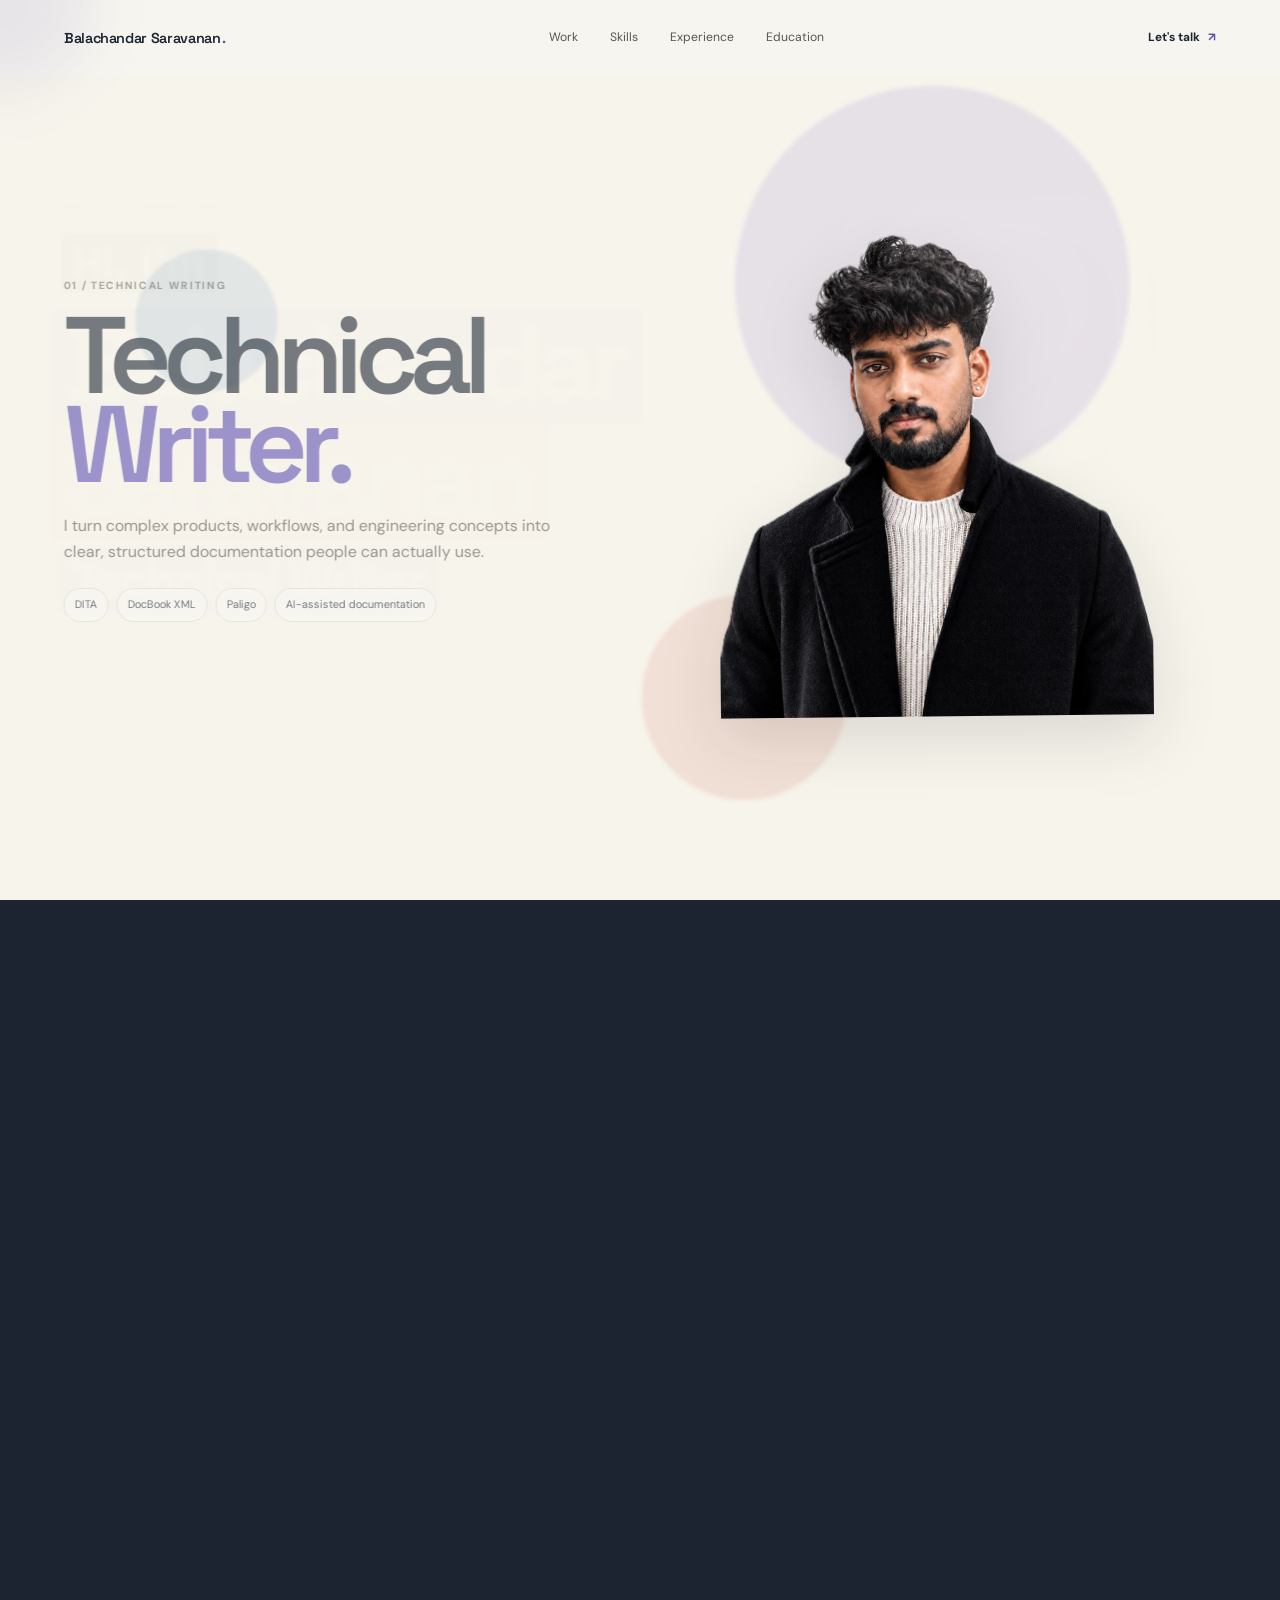
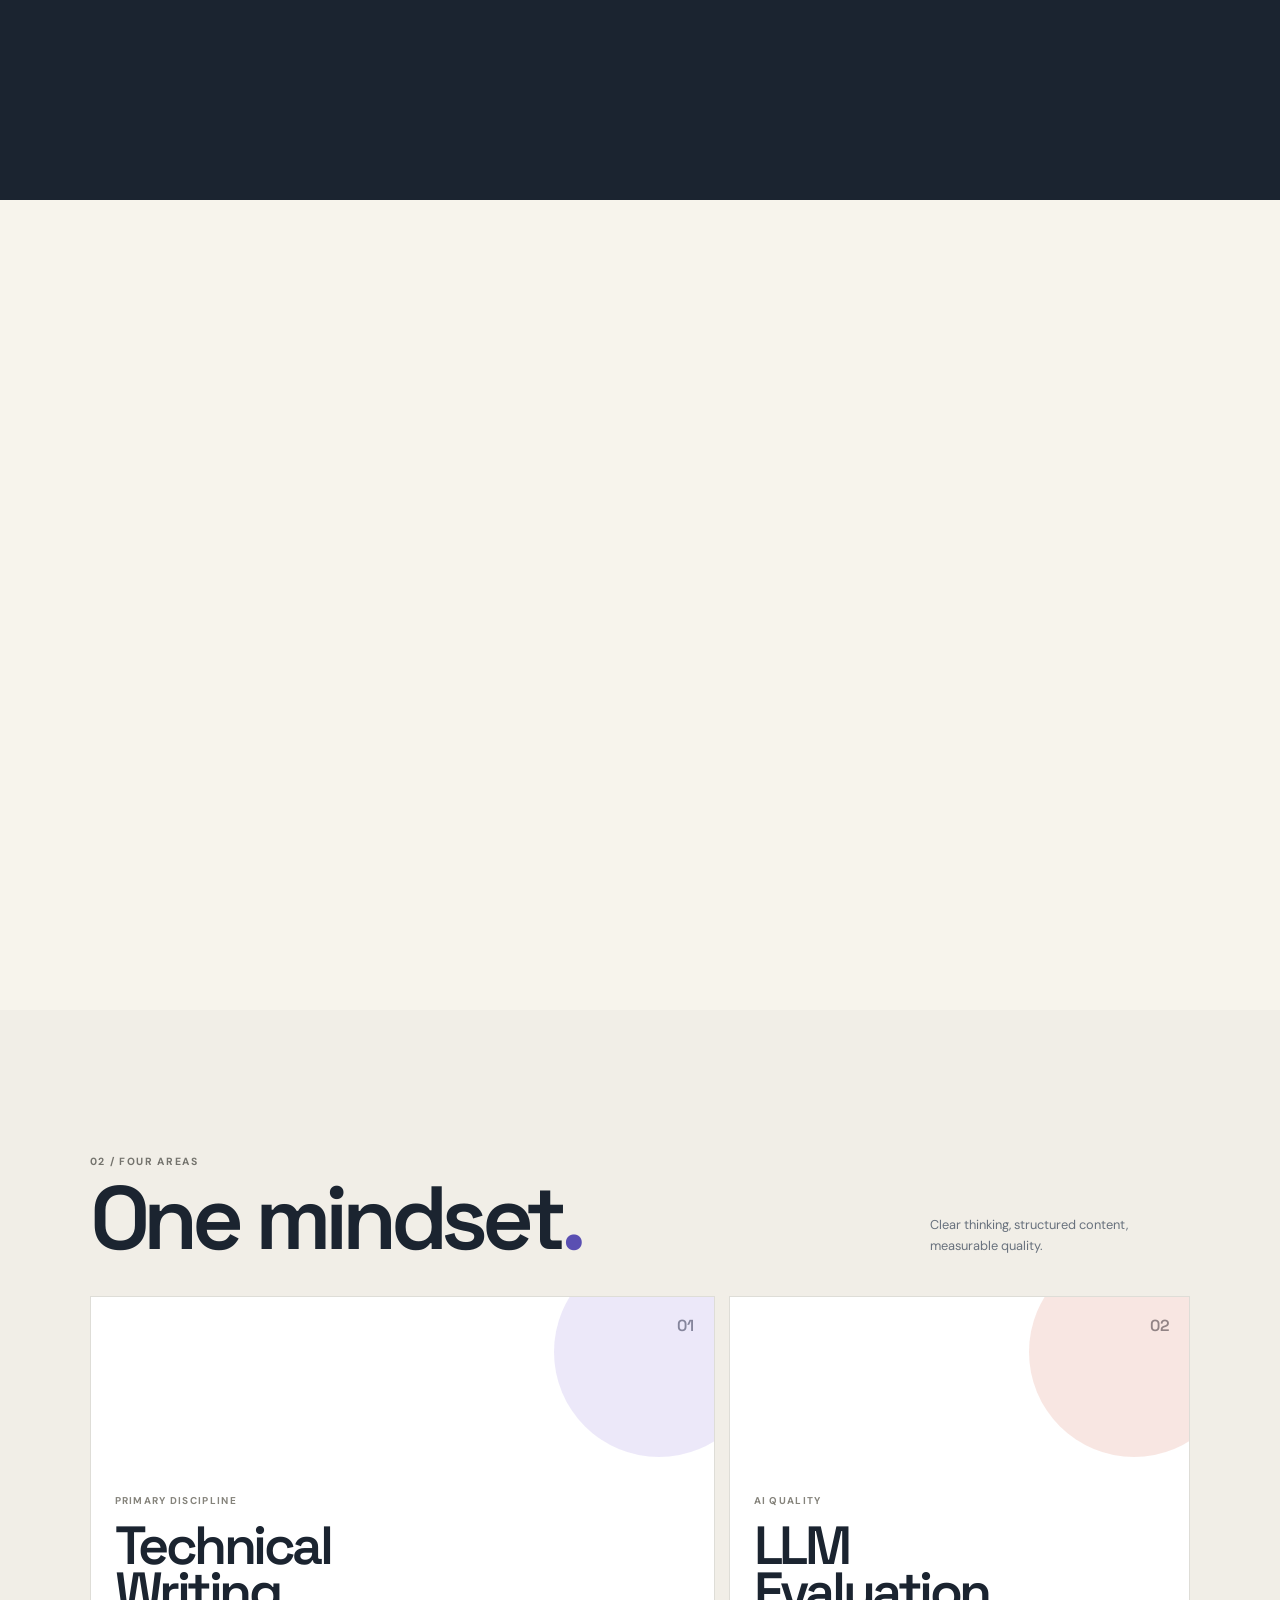
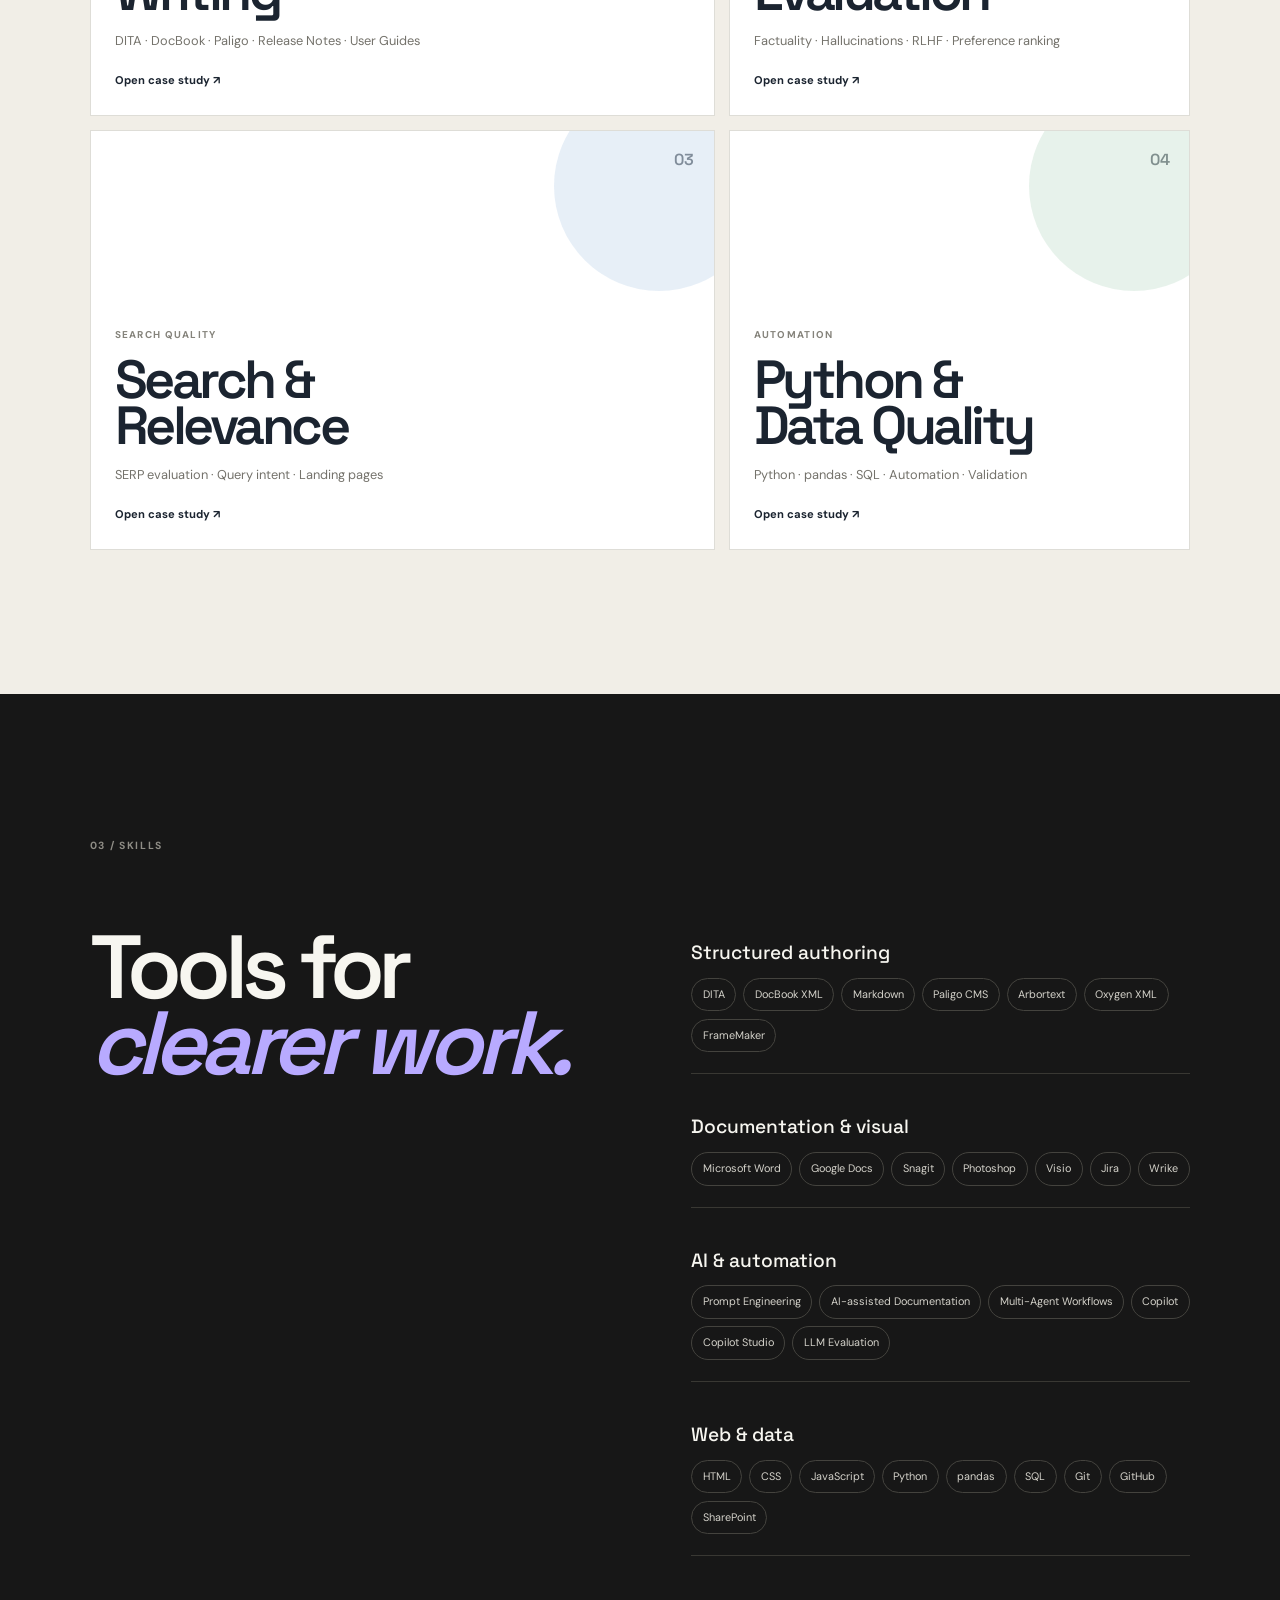
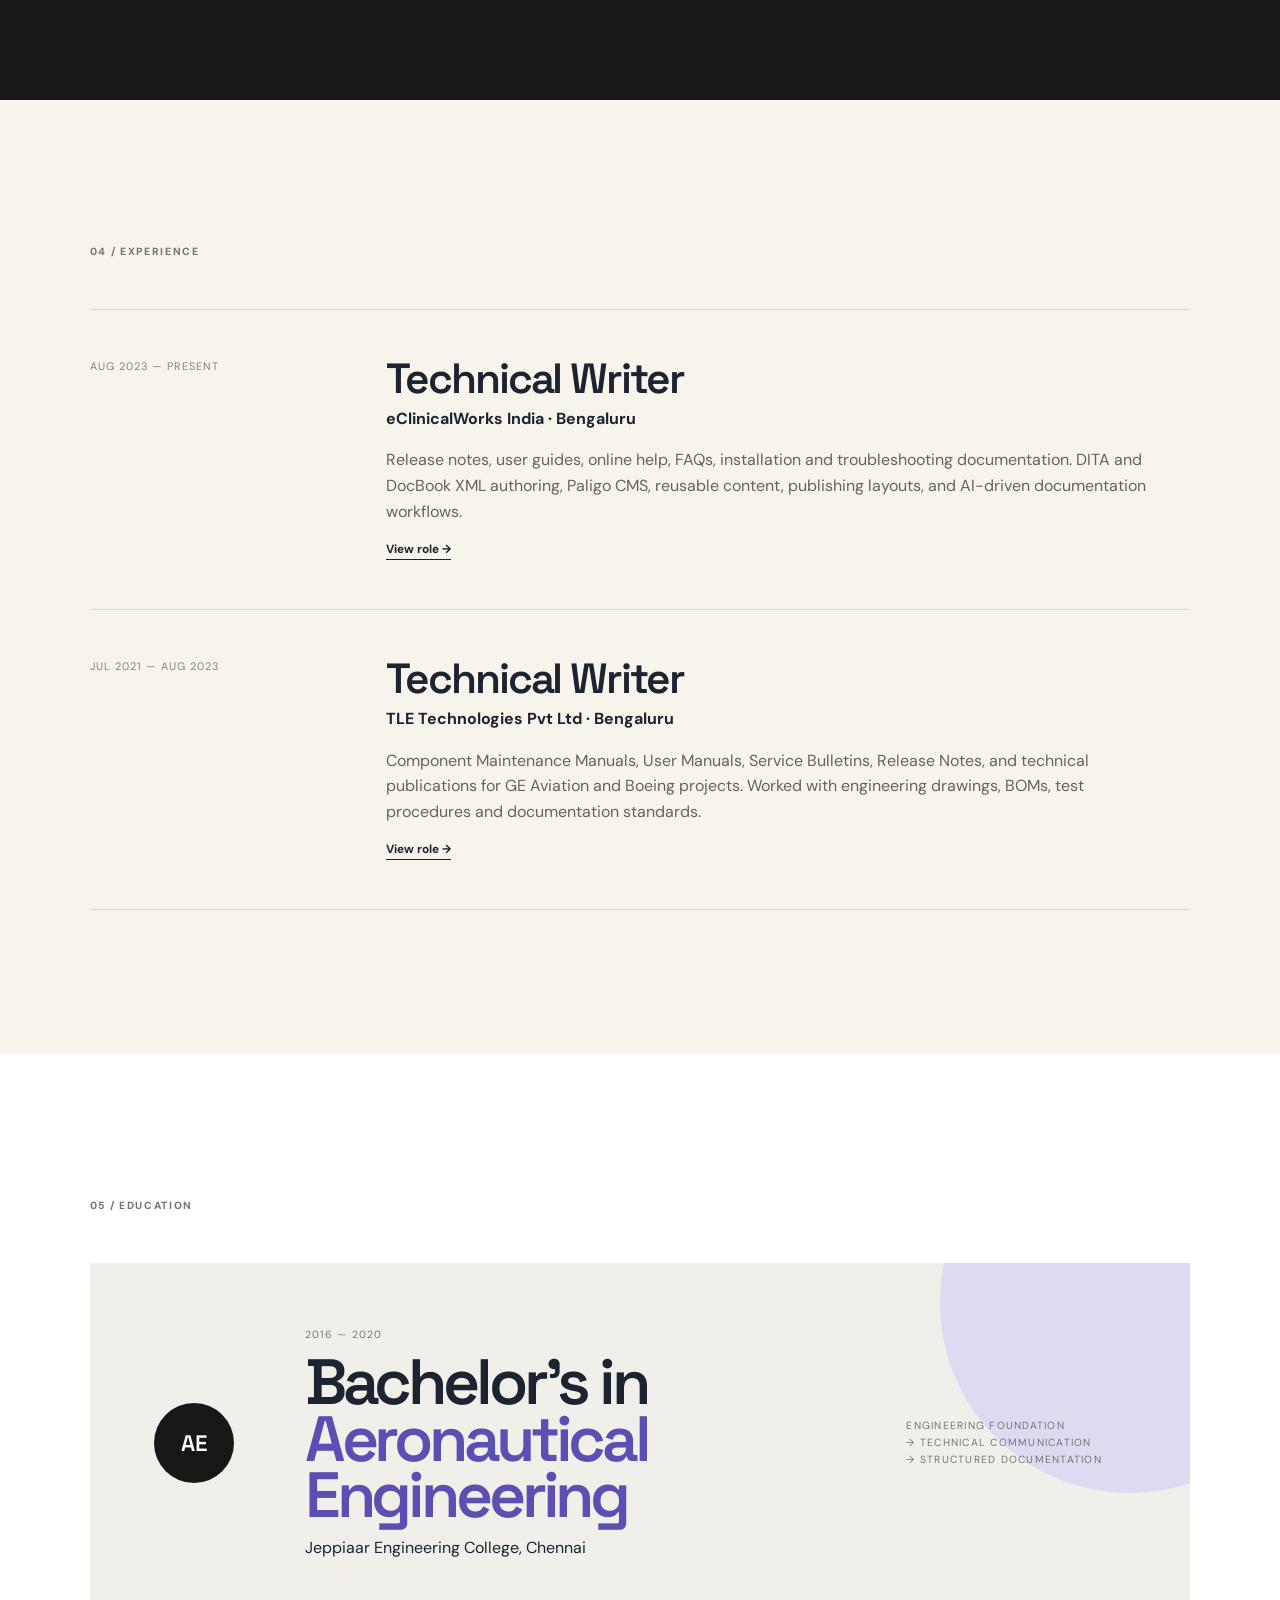
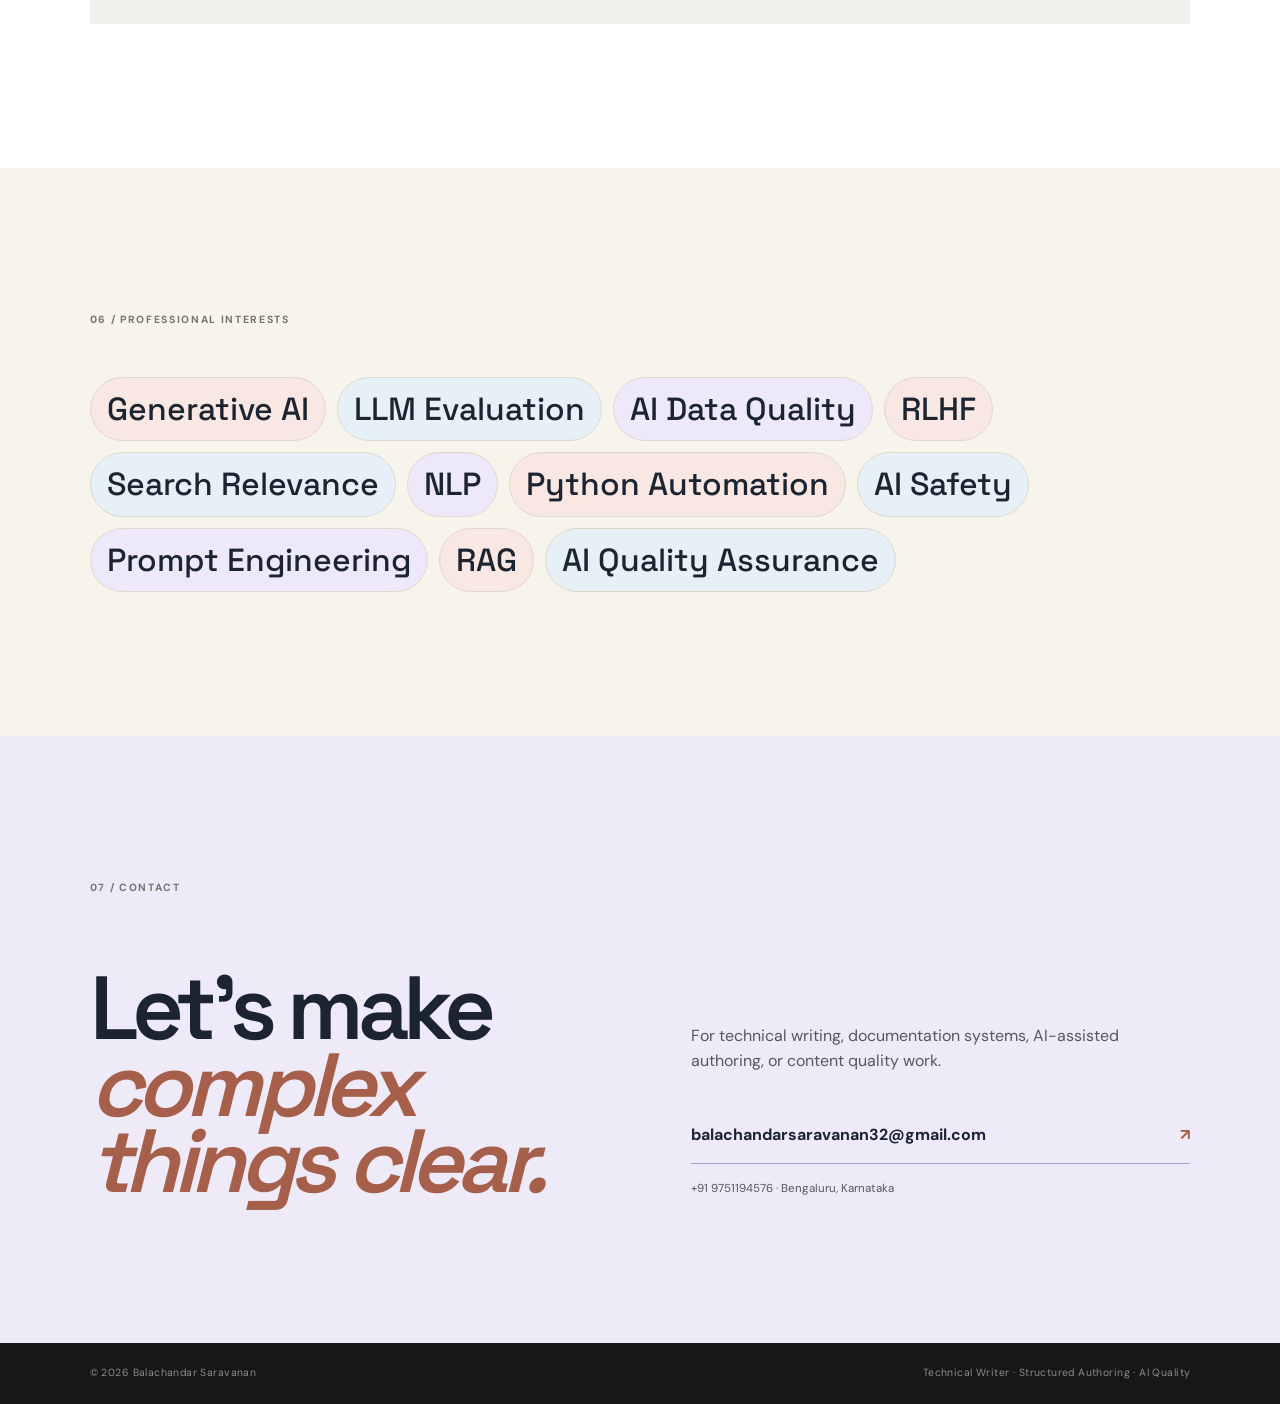
==== commit 07b4d2ec: "Add favicon link to index.html Added a favicon link to the HTML head section." ====
--- a/index.html
+++ b/index.html
@@ -5,6 +5,7 @@
 <meta name="viewport" content="width=device-width,initial-scale=1">
 <meta name="description" content="Balachandar Saravanan — Technical Writer, Structured Authoring Specialist and AI Quality professional.">
 <title>Balachandar Saravanan — Technical Writer</title>
+<link rel="icon" type="image/svg" href="images/logo.svg">
 <link rel="preconnect" href="https://fonts.googleapis.com">
 <link rel="preconnect" href="https://fonts.gstatic.com" crossorigin>
 <link href="https://fonts.googleapis.com/css2?family=DM+Sans:wght@400;500;600;700&family=Space+Grotesk:wght@400;500;600;700&display=swap" rel="stylesheet">
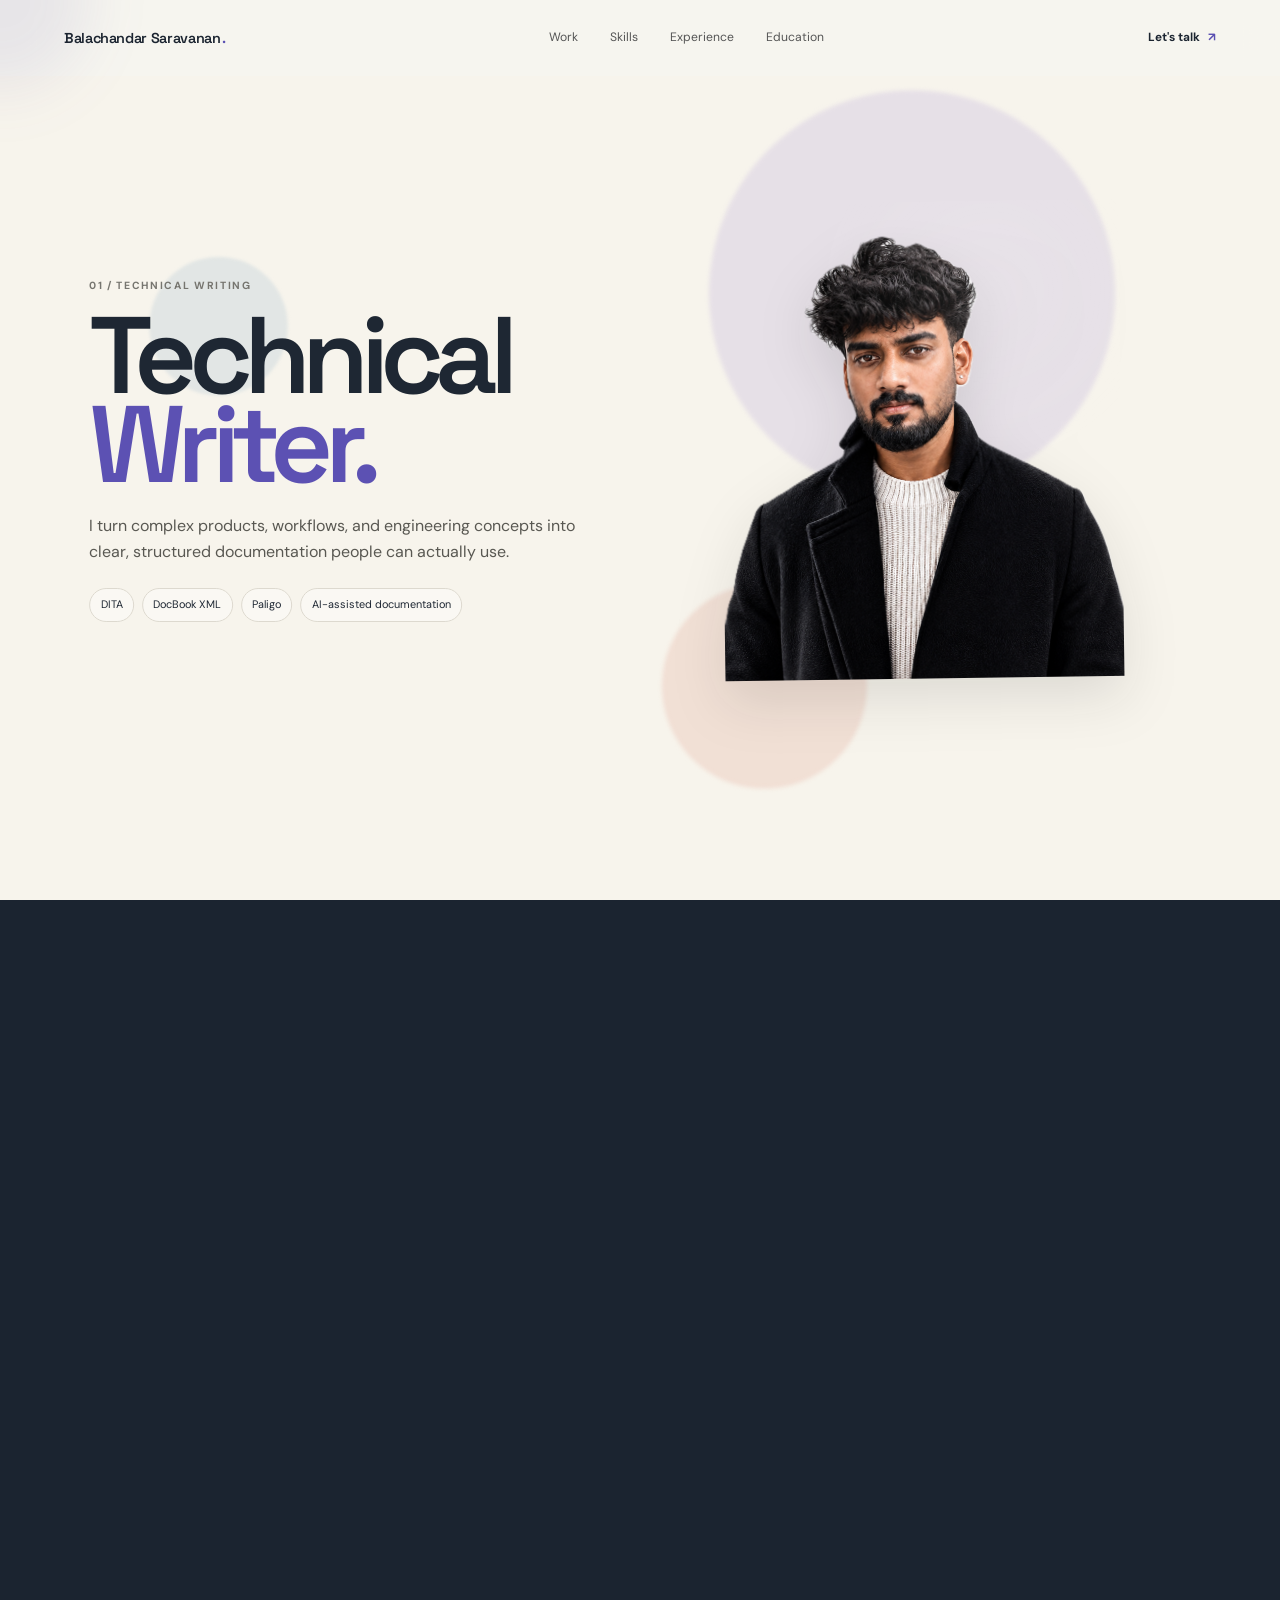
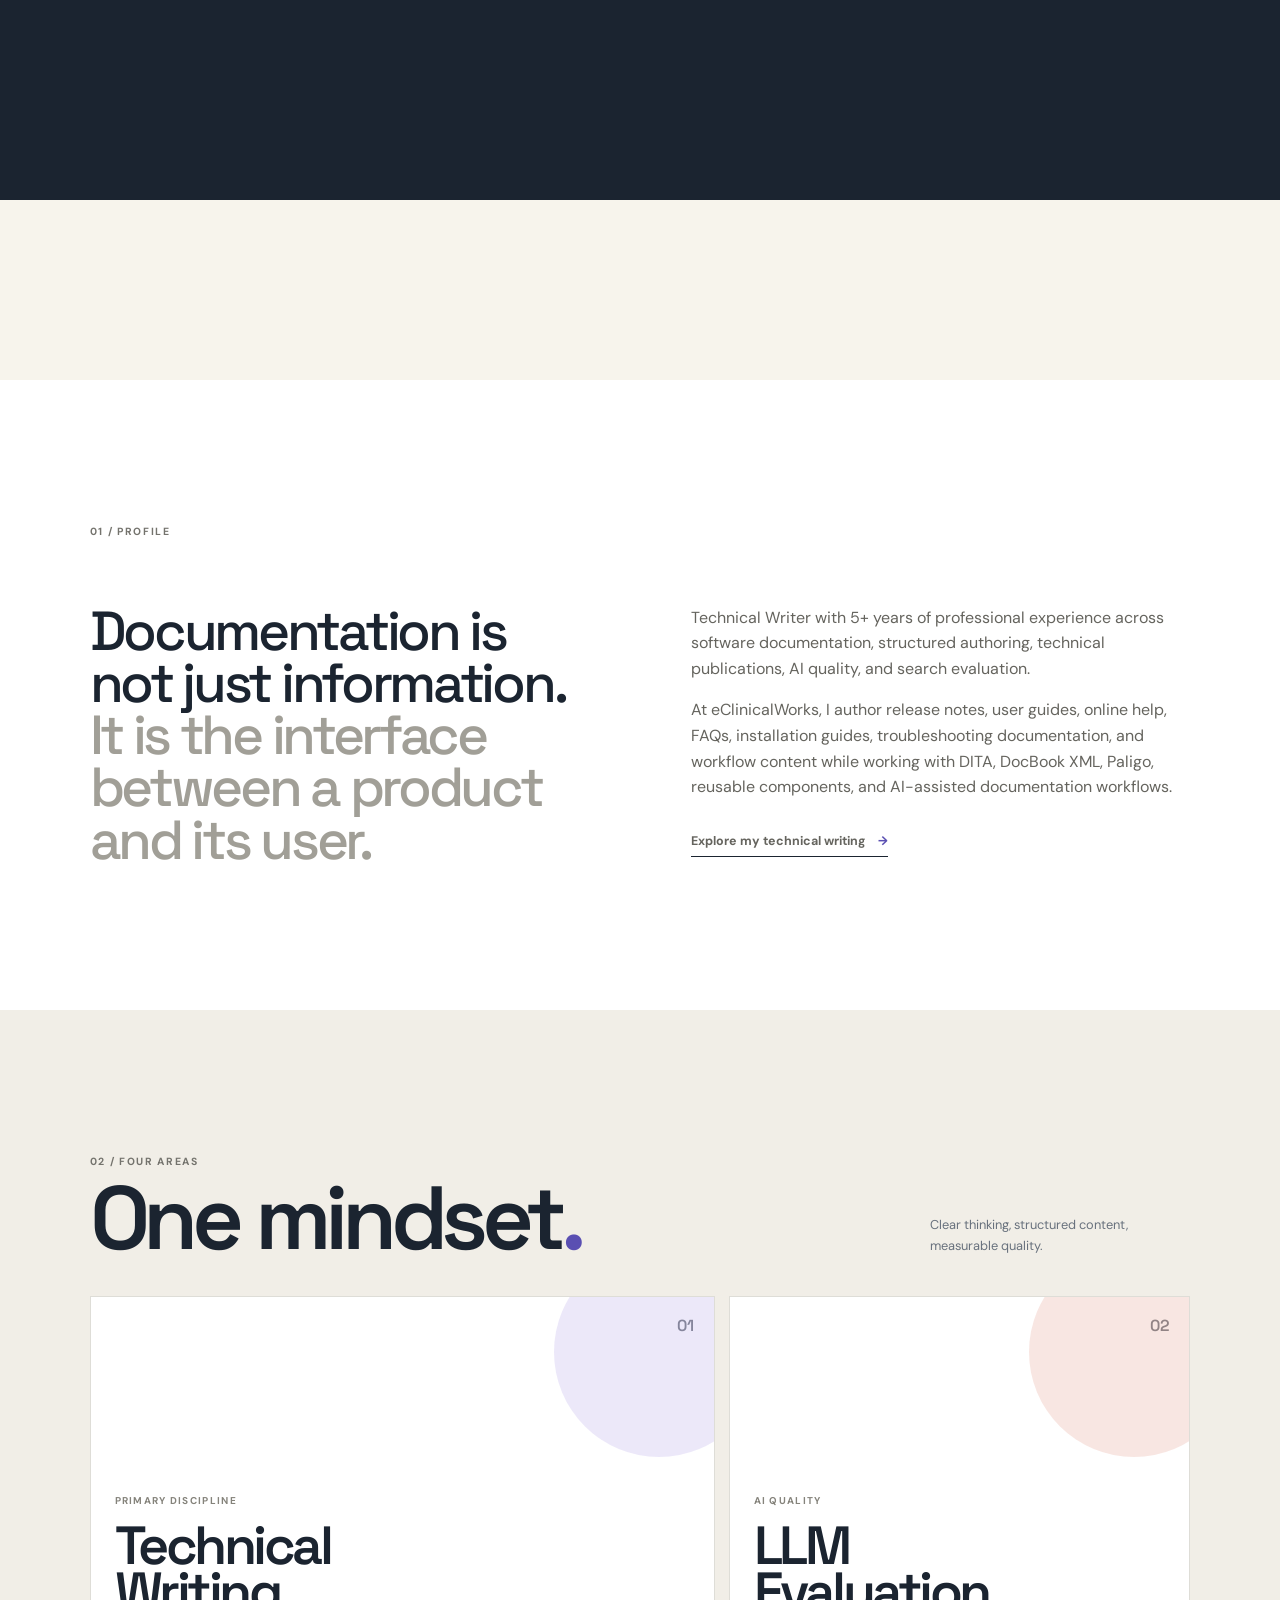
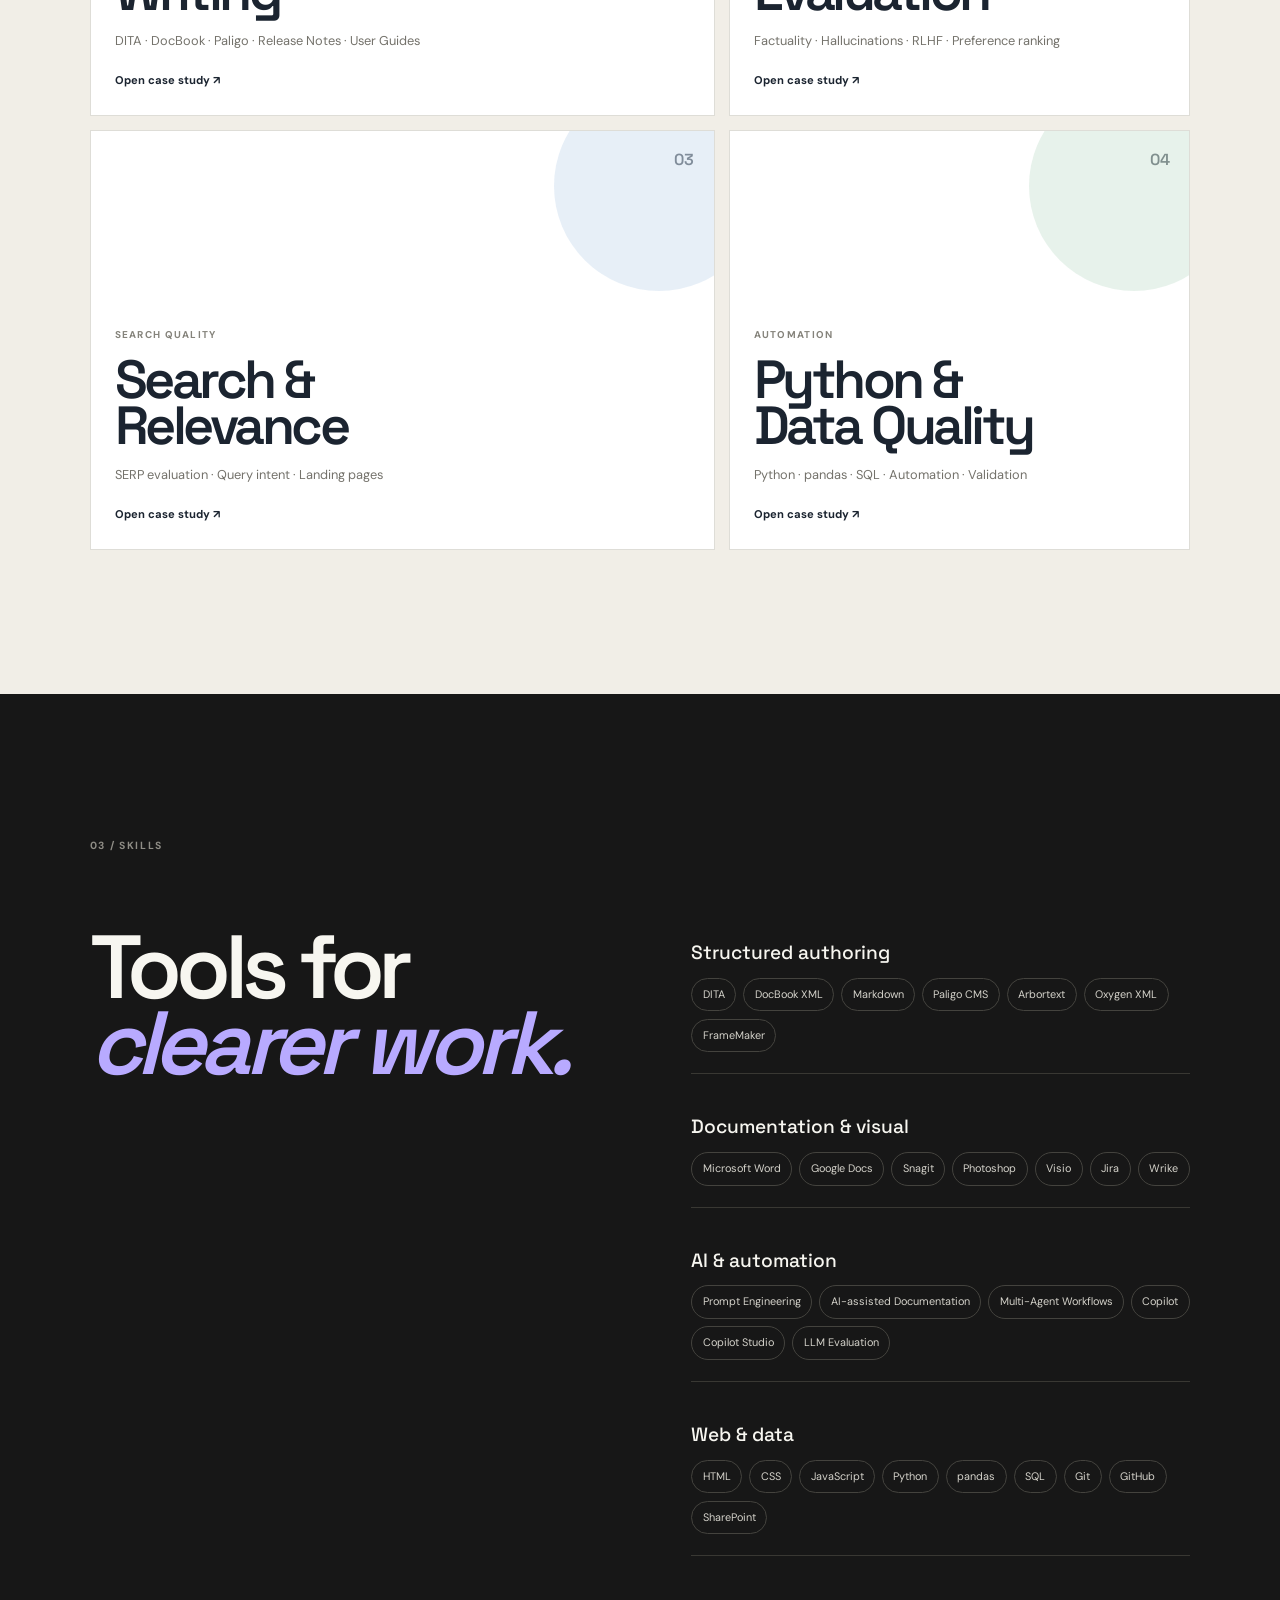
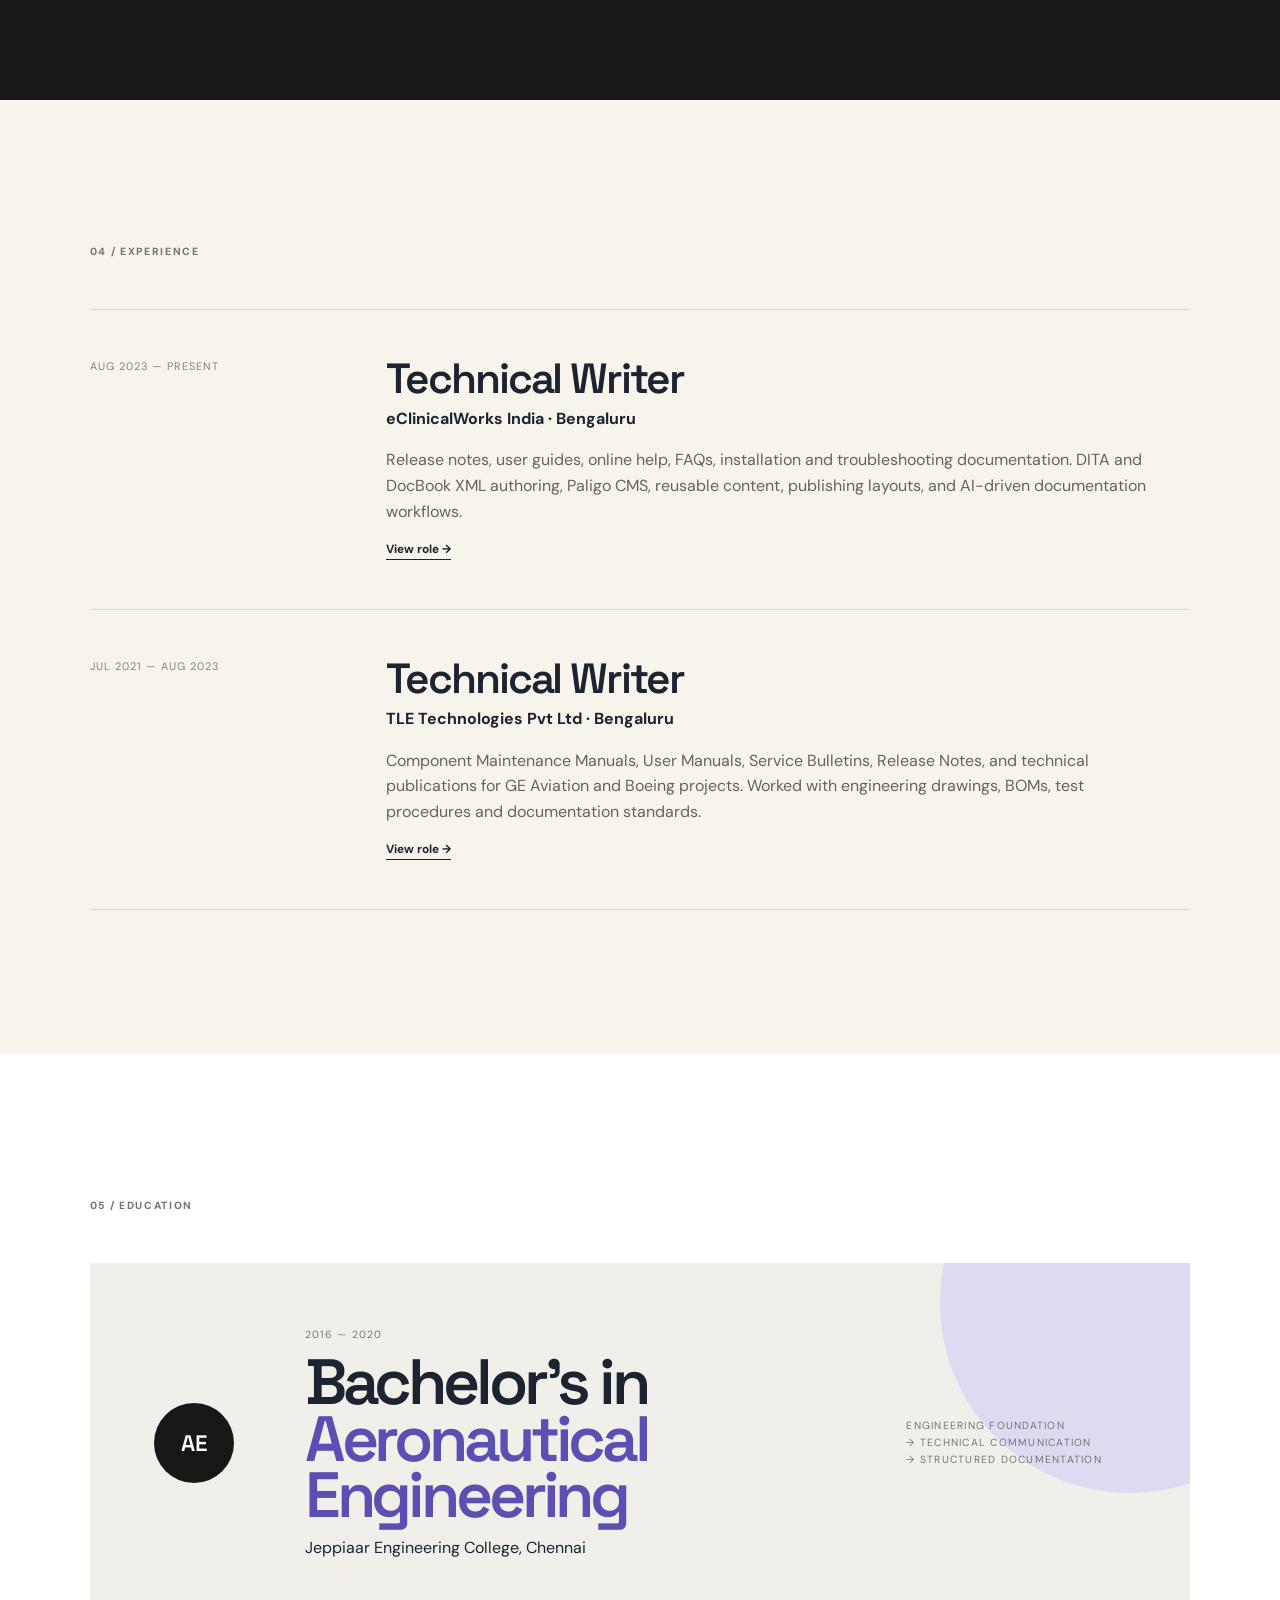
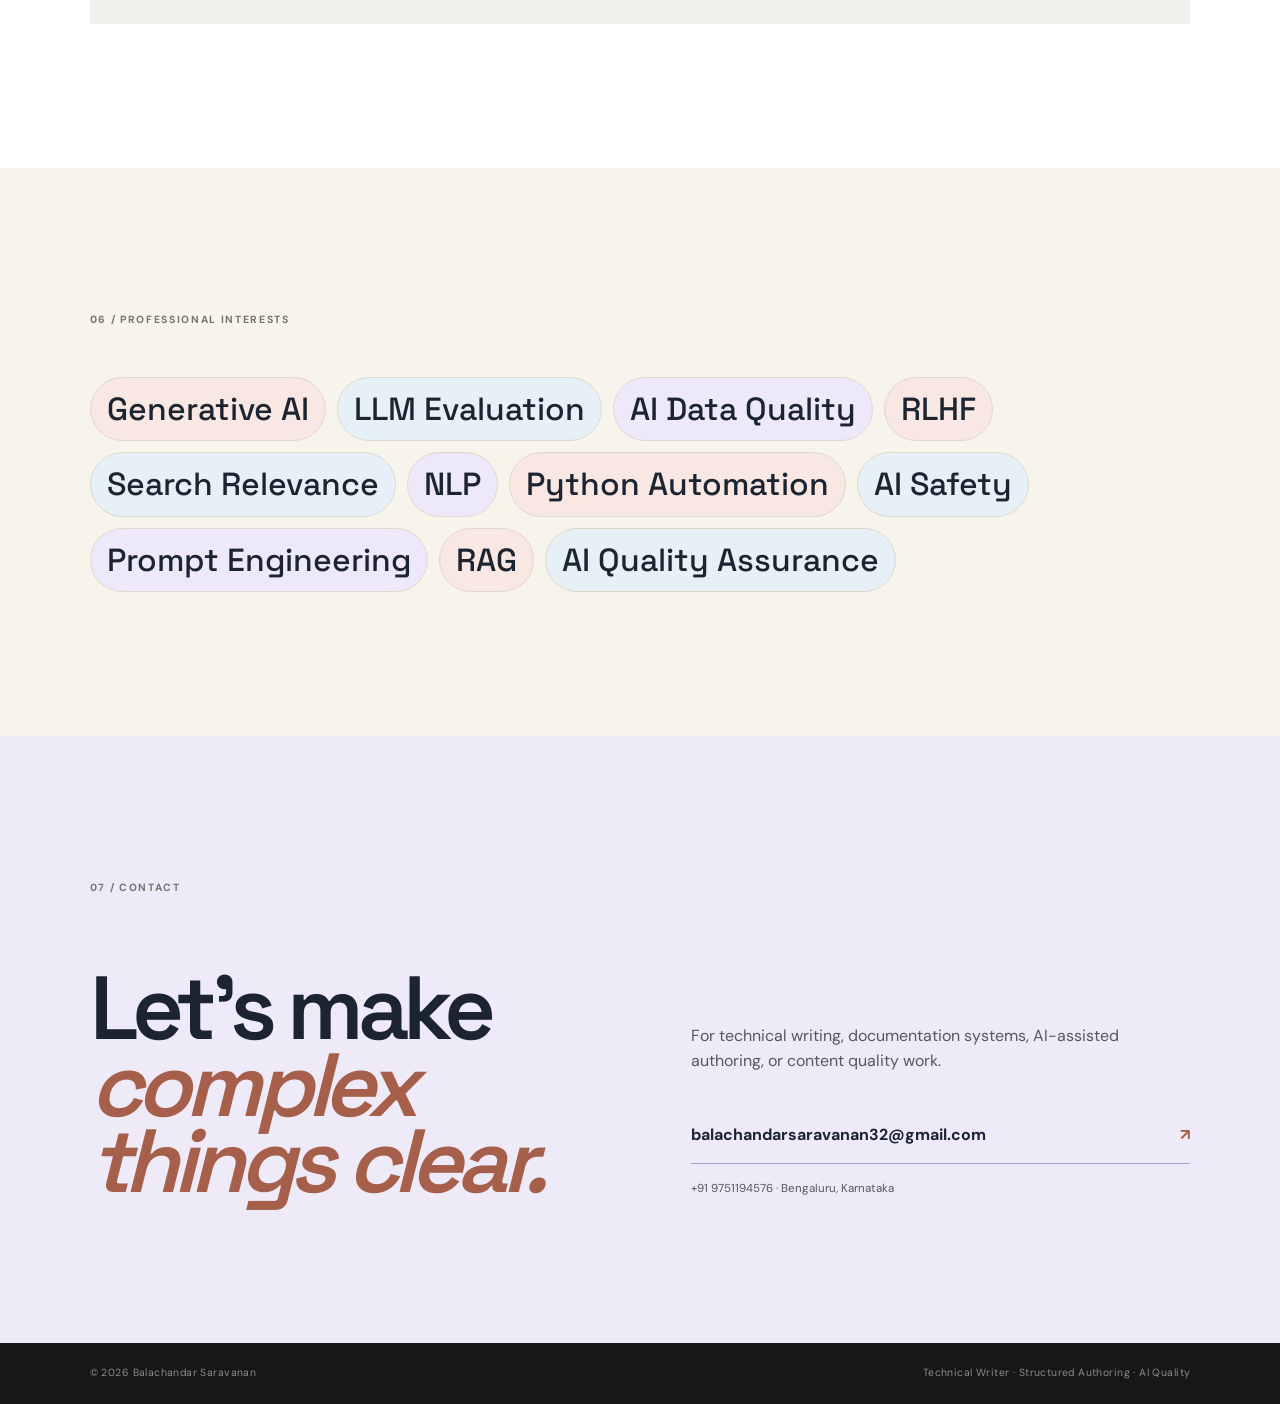
==== commit e50700ea: "Fix icon link type in index.html" ====
--- a/index.html
+++ b/index.html
@@ -5,7 +5,7 @@
 <meta name="viewport" content="width=device-width,initial-scale=1">
 <meta name="description" content="Balachandar Saravanan — Technical Writer, Structured Authoring Specialist and AI Quality professional.">
 <title>Balachandar Saravanan — Technical Writer</title>
-<link rel="icon" type="image/svg" href="images/logo.svg">
+<link rel="icon" type="image/svg+xml" href="images/logo.svg">
 <link rel="preconnect" href="https://fonts.googleapis.com">
 <link rel="preconnect" href="https://fonts.gstatic.com" crossorigin>
 <link href="https://fonts.googleapis.com/css2?family=DM+Sans:wght@400;500;600;700&family=Space+Grotesk:wght@400;500;600;700&display=swap" rel="stylesheet">
